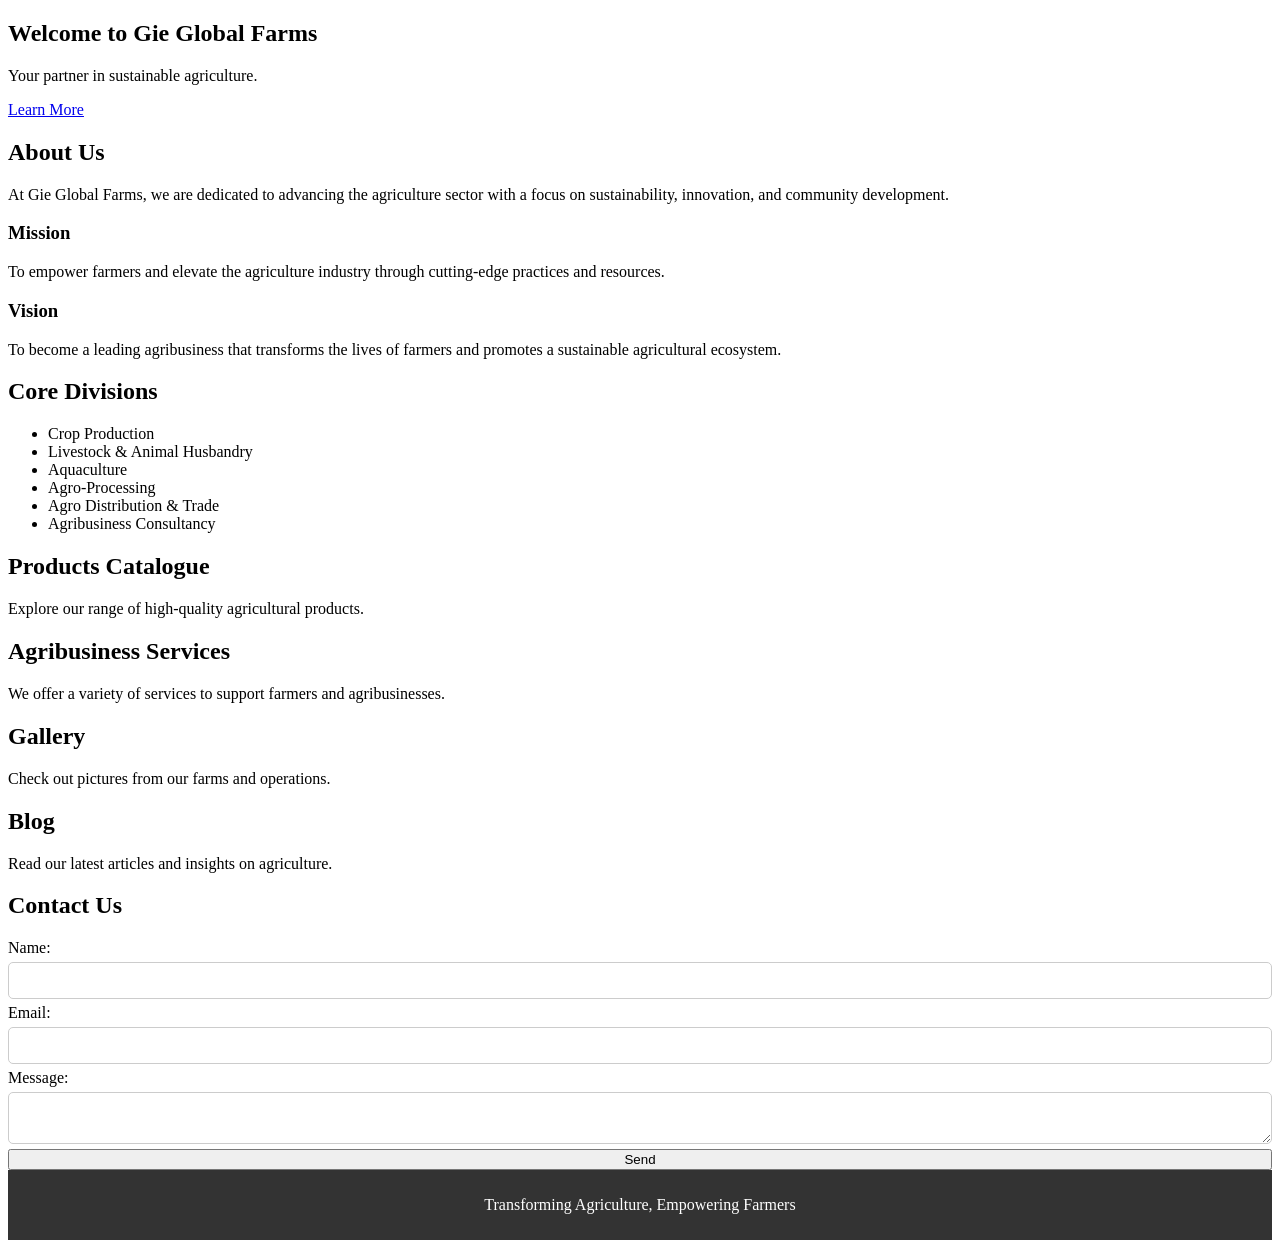
==== index.html @ 2dc1afbb "Update index.html with comprehensive content" ====
<!DOCTYPE html>
<html lang="en">
<head>
    <meta charset="UTF-8">
    <meta name="viewport" content="width=device-width, initial-scale=1.0">
    <title>Gie Global Farms</title>
    <link rel="stylesheet" href="styles.css">
</head>
<body>
    <!-- Hero Section -->
    <section id="hero">
        <h1>Welcome to Gie Global Farms</h1>
        <p>Your partner in sustainable agriculture.</p>
        <a href="#about" class="btn">Learn More</a>
    </section>

    <!-- About Us -->
    <section id="about">
        <h2>About Us</h2>
        <p>At Gie Global Farms, we are dedicated to advancing the agriculture sector with a focus on sustainability, innovation, and community development.</p>
        <h3>Mission</h3>
        <p>To empower farmers and elevate the agriculture industry through cutting-edge practices and resources.</p>
        <h3>Vision</h3>
        <p>To become a leading agribusiness that transforms the lives of farmers and promotes a sustainable agricultural ecosystem.</p>
    </section>

    <!-- Core Divisions -->
    <section id="divisions">
        <h2>Core Divisions</h2>
        <ul>
            <li>Crop Production</li>
            <li>Livestock & Animal Husbandry</li>
            <li>Aquaculture</li>
            <li>Agro-Processing</li>
            <li>Agro Distribution & Trade</li>
            <li>Agribusiness Consultancy</li>
        </ul>
    </section>

    <!-- Products Catalogue -->
    <section id="products">
        <h2>Products Catalogue</h2>
        <p>Explore our range of high-quality agricultural products.</p>
        <!-- Product items can be added here -->
    </section>

    <!-- Agribusiness Services -->
    <section id="services">
        <h2>Agribusiness Services</h2>
        <p>We offer a variety of services to support farmers and agribusinesses.</p>
        <!-- Service details can be added here -->
    </section>

    <!-- Gallery -->
    <section id="gallery">
        <h2>Gallery</h2>
        <p>Check out pictures from our farms and operations.</p>
        <!-- Images can be added here -->
    </section>

    <!-- Blog Section -->
    <section id="blog">
        <h2>Blog</h2>
        <p>Read our latest articles and insights on agriculture.</p>
        <!-- Blog posts can be listed here -->
    </section>

    <!-- Contact Form -->
    <section id="contact">
        <h2>Contact Us</h2>
        <form action="#" method="post">
            <label for="name">Name:</label>
            <input type="text" id="name" name="name" required>
            <label for="email">Email:</label>
            <input type="email" id="email" name="email" required>
            <label for="message">Message:</label>
            <textarea id="message" name="message" required></textarea>
            <button type="submit">Send</button>
        </form>
    </section>

    <!-- Footer -->
    <footer>
        <p>Transforming Agriculture, Empowering Farmers</p>
    </footer>
</body>
</html>
---- styles.css ----
/**
 * CSS Styles for Modern Layout
 */

/* Header styling */
header {
    background: linear-gradient(to right, #6a11cb, #2575fc);
    padding: 20px;
    text-align: center;
    color: white;
}

/* Navigation styling */
nav {
    display: flex;
    justify-content: space-around;
    background-color: #333;
}
nav a {
    color: white;
    text-decoration: none;
    padding: 14px 20px;
}
nav a:hover {
    background-color: #575757;
}

/* Card layout */
.card {
    border: 1px solid #ddd;
    border-radius: 5px;
    padding: 15px;
    margin: 10px;
    transition: transform 0.3s;
}
.card:hover {
    transform: scale(1.05);
}

/* Form styling */
form {
    display: flex;
    flex-direction: column;
}
form input, form textarea {
    padding: 10px;
    margin: 5px 0;
    border: 1px solid #ccc;
    border-radius: 5px;
}

/* Footer styling */
footer {
    background-color: #333;
    color: white;
    text-align: center;
    padding: 10px 0;
}

/* Animations */
@keyframes fadeIn {
    from { opacity: 0; }
    to { opacity: 1; }
}
.fade-in {
    animation: fadeIn 1s;
}
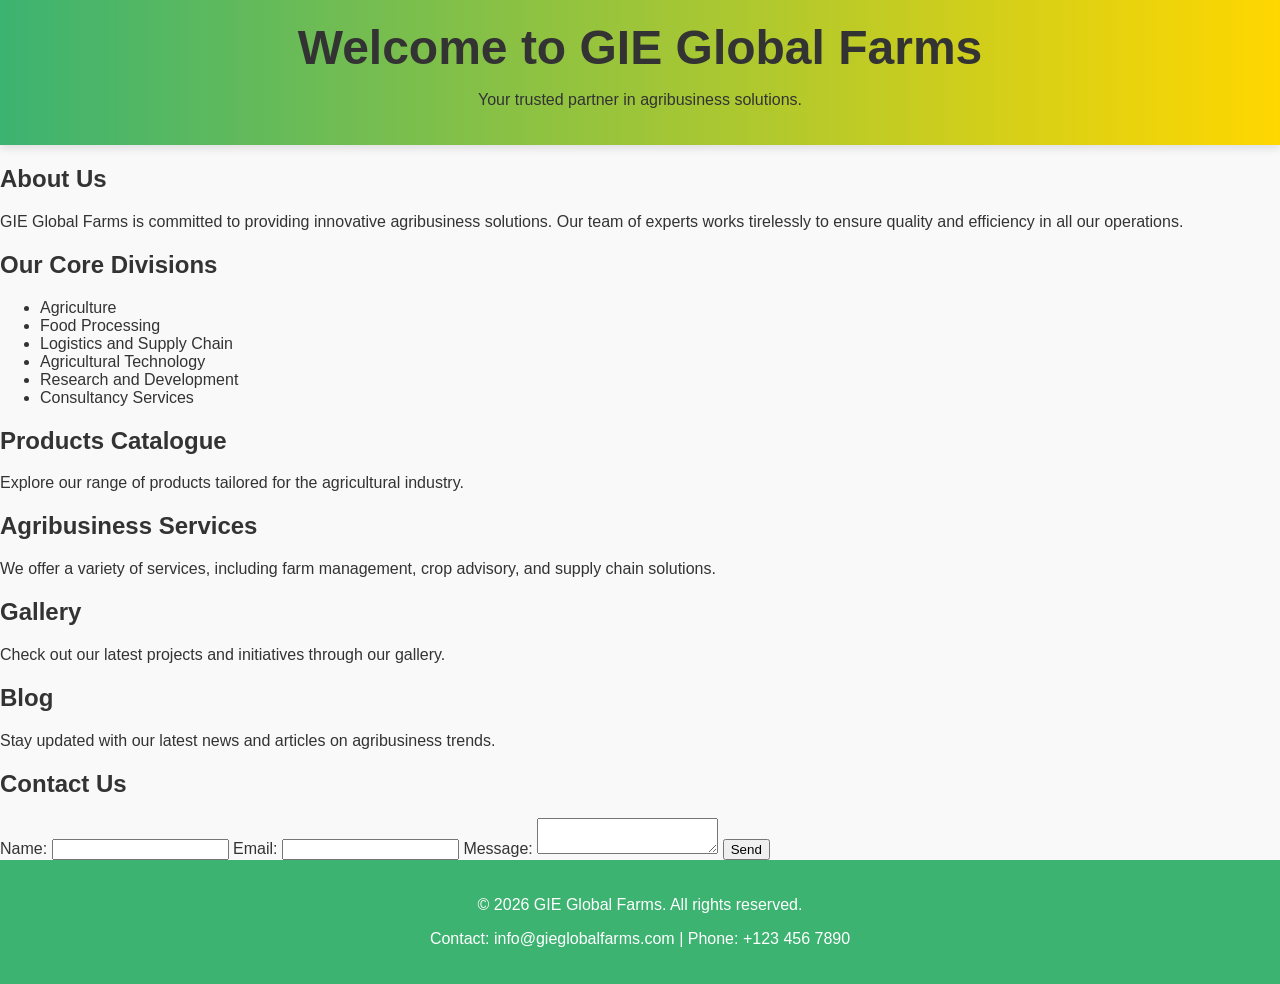
==== commit 6cd2949d: "Updating index.html with comprehensive content" ====
--- a/index.html
+++ b/index.html
@@ -3,85 +3,80 @@
 <head>
     <meta charset="UTF-8">
     <meta name="viewport" content="width=device-width, initial-scale=1.0">
-    <title>Gie Global Farms</title>
+    <title>GIE Global Farms</title>
     <link rel="stylesheet" href="styles.css">
 </head>
 <body>
     <!-- Hero Section -->
-    <section id="hero">
-        <h1>Welcome to Gie Global Farms</h1>
-        <p>Your partner in sustainable agriculture.</p>
-        <a href="#about" class="btn">Learn More</a>
-    </section>
+    <header>
+        <h1>Welcome to GIE Global Farms</h1>
+        <p>Your trusted partner in agribusiness solutions.</p>
+    </header>
 
     <!-- About Us -->
     <section id="about">
         <h2>About Us</h2>
-        <p>At Gie Global Farms, we are dedicated to advancing the agriculture sector with a focus on sustainability, innovation, and community development.</p>
-        <h3>Mission</h3>
-        <p>To empower farmers and elevate the agriculture industry through cutting-edge practices and resources.</p>
-        <h3>Vision</h3>
-        <p>To become a leading agribusiness that transforms the lives of farmers and promotes a sustainable agricultural ecosystem.</p>
+        <p>GIE Global Farms is committed to providing innovative agribusiness solutions. Our team of experts works tirelessly to ensure quality and efficiency in all our operations.</p>
     </section>
 
     <!-- Core Divisions -->
     <section id="divisions">
-        <h2>Core Divisions</h2>
+        <h2>Our Core Divisions</h2>
         <ul>
-            <li>Crop Production</li>
-            <li>Livestock & Animal Husbandry</li>
-            <li>Aquaculture</li>
-            <li>Agro-Processing</li>
-            <li>Agro Distribution & Trade</li>
-            <li>Agribusiness Consultancy</li>
+            <li>Agriculture</li>
+            <li>Food Processing</li>
+            <li>Logistics and Supply Chain</li>
+            <li>Agricultural Technology</li>
+            <li>Research and Development</li>
+            <li>Consultancy Services</li>
         </ul>
     </section>
 
     <!-- Products Catalogue -->
     <section id="products">
         <h2>Products Catalogue</h2>
-        <p>Explore our range of high-quality agricultural products.</p>
-        <!-- Product items can be added here -->
+        <p>Explore our range of products tailored for the agricultural industry.</p>
     </section>
 
     <!-- Agribusiness Services -->
     <section id="services">
         <h2>Agribusiness Services</h2>
-        <p>We offer a variety of services to support farmers and agribusinesses.</p>
-        <!-- Service details can be added here -->
+        <p>We offer a variety of services, including farm management, crop advisory, and supply chain solutions.</p>
     </section>
 
     <!-- Gallery -->
     <section id="gallery">
         <h2>Gallery</h2>
-        <p>Check out pictures from our farms and operations.</p>
-        <!-- Images can be added here -->
+        <p>Check out our latest projects and initiatives through our gallery.</p>
     </section>
 
     <!-- Blog Section -->
     <section id="blog">
         <h2>Blog</h2>
-        <p>Read our latest articles and insights on agriculture.</p>
-        <!-- Blog posts can be listed here -->
+        <p>Stay updated with our latest news and articles on agribusiness trends.</p>
     </section>
 
     <!-- Contact Form -->
     <section id="contact">
         <h2>Contact Us</h2>
-        <form action="#" method="post">
+        <form action="submit_form.php" method="POST">
             <label for="name">Name:</label>
             <input type="text" id="name" name="name" required>
+            
             <label for="email">Email:</label>
             <input type="email" id="email" name="email" required>
+            
             <label for="message">Message:</label>
             <textarea id="message" name="message" required></textarea>
+            
             <button type="submit">Send</button>
         </form>
     </section>
 
     <!-- Footer -->
     <footer>
-        <p>Transforming Agriculture, Empowering Farmers</p>
+        <p>&copy; 2026 GIE Global Farms. All rights reserved.</p>
+        <p>Contact: info@gieglobalfarms.com | Phone: +123 456 7890</p>
     </footer>
 </body>
 </html>
--- a/styles.css
+++ b/styles.css
@@ -1,67 +1,75 @@
-/**
- * CSS Styles for Modern Layout
- */
+:root {
+    --primary-color: #3CB371; /* Medium Sea Green */
+    --secondary-color: #FFD700; /* Gold */
+    --background-color: #f9f9f9; /* Light background */
+    --text-color: #333; /* Dark text */
+}
 
-/* Header styling */
+body {
+    font-family: 'Arial', sans-serif;
+    background-color: var(--background-color);
+    color: var(--text-color);
+    margin: 0;
+    padding: 0;
+    transition: background-color 0.5s;
+}
+
 header {
-    background: linear-gradient(to right, #6a11cb, #2575fc);
+    background: linear-gradient(90deg, var(--primary-color), var(--secondary-color));
     padding: 20px;
     text-align: center;
+    box-shadow: 0 4px 8px rgba(0, 0, 0, 0.1);
+}
+
+header h1 {
+    font-size: 3em;
+    margin: 0;
+}
+
+.card {
+    background-color: white;
+    border-radius: 10px;
+    box-shadow: 0 2px 4px rgba(0, 0, 0, 0.2);
+    overflow: hidden;
+    transition: transform 0.3s;
+}
+
+.card:hover {
+    transform: translateY(-5px);
+}
+
+.card img {
+    width: 100%;
+    height: auto;
+}
+
+.card-content {
+    padding: 20px;
+}
+
+.card-title {
+    font-size: 1.5em;
+    color: var(--primary-color);
+    margin-bottom: 10px;
+}
+
+.card-description {
+    font-size: 1em;
+    color: var(--text-color);
+}
+
+footer {
+    text-align: center;
+    padding: 20px;
+    background-color: var(--primary-color);
     color: white;
 }
 
-/* Navigation styling */
-nav {
-    display: flex;
-    justify-content: space-around;
-    background-color: #333;
-}
-nav a {
-    color: white;
-    text-decoration: none;
-    padding: 14px 20px;
-}
-nav a:hover {
-    background-color: #575757;
-}
-
-/* Card layout */
-.card {
-    border: 1px solid #ddd;
-    border-radius: 5px;
-    padding: 15px;
-    margin: 10px;
-    transition: transform 0.3s;
-}
-.card:hover {
-    transform: scale(1.05);
-}
-
-/* Form styling */
-form {
-    display: flex;
-    flex-direction: column;
-}
-form input, form textarea {
-    padding: 10px;
-    margin: 5px 0;
-    border: 1px solid #ccc;
-    border-radius: 5px;
-}
-
-/* Footer styling */
-footer {
-    background-color: #333;
-    color: white;
-    text-align: center;
-    padding: 10px 0;
-}
-
-/* Animations */
-@keyframes fadeIn {
-    from { opacity: 0; }
-    to { opacity: 1; }
-}
-.fade-in {
-    animation: fadeIn 1s;
+@media (max-width: 768px) {
+    header h1 {
+        font-size: 2.5em;
+    }
+    .card {
+        margin: 10px;
+    }
 }
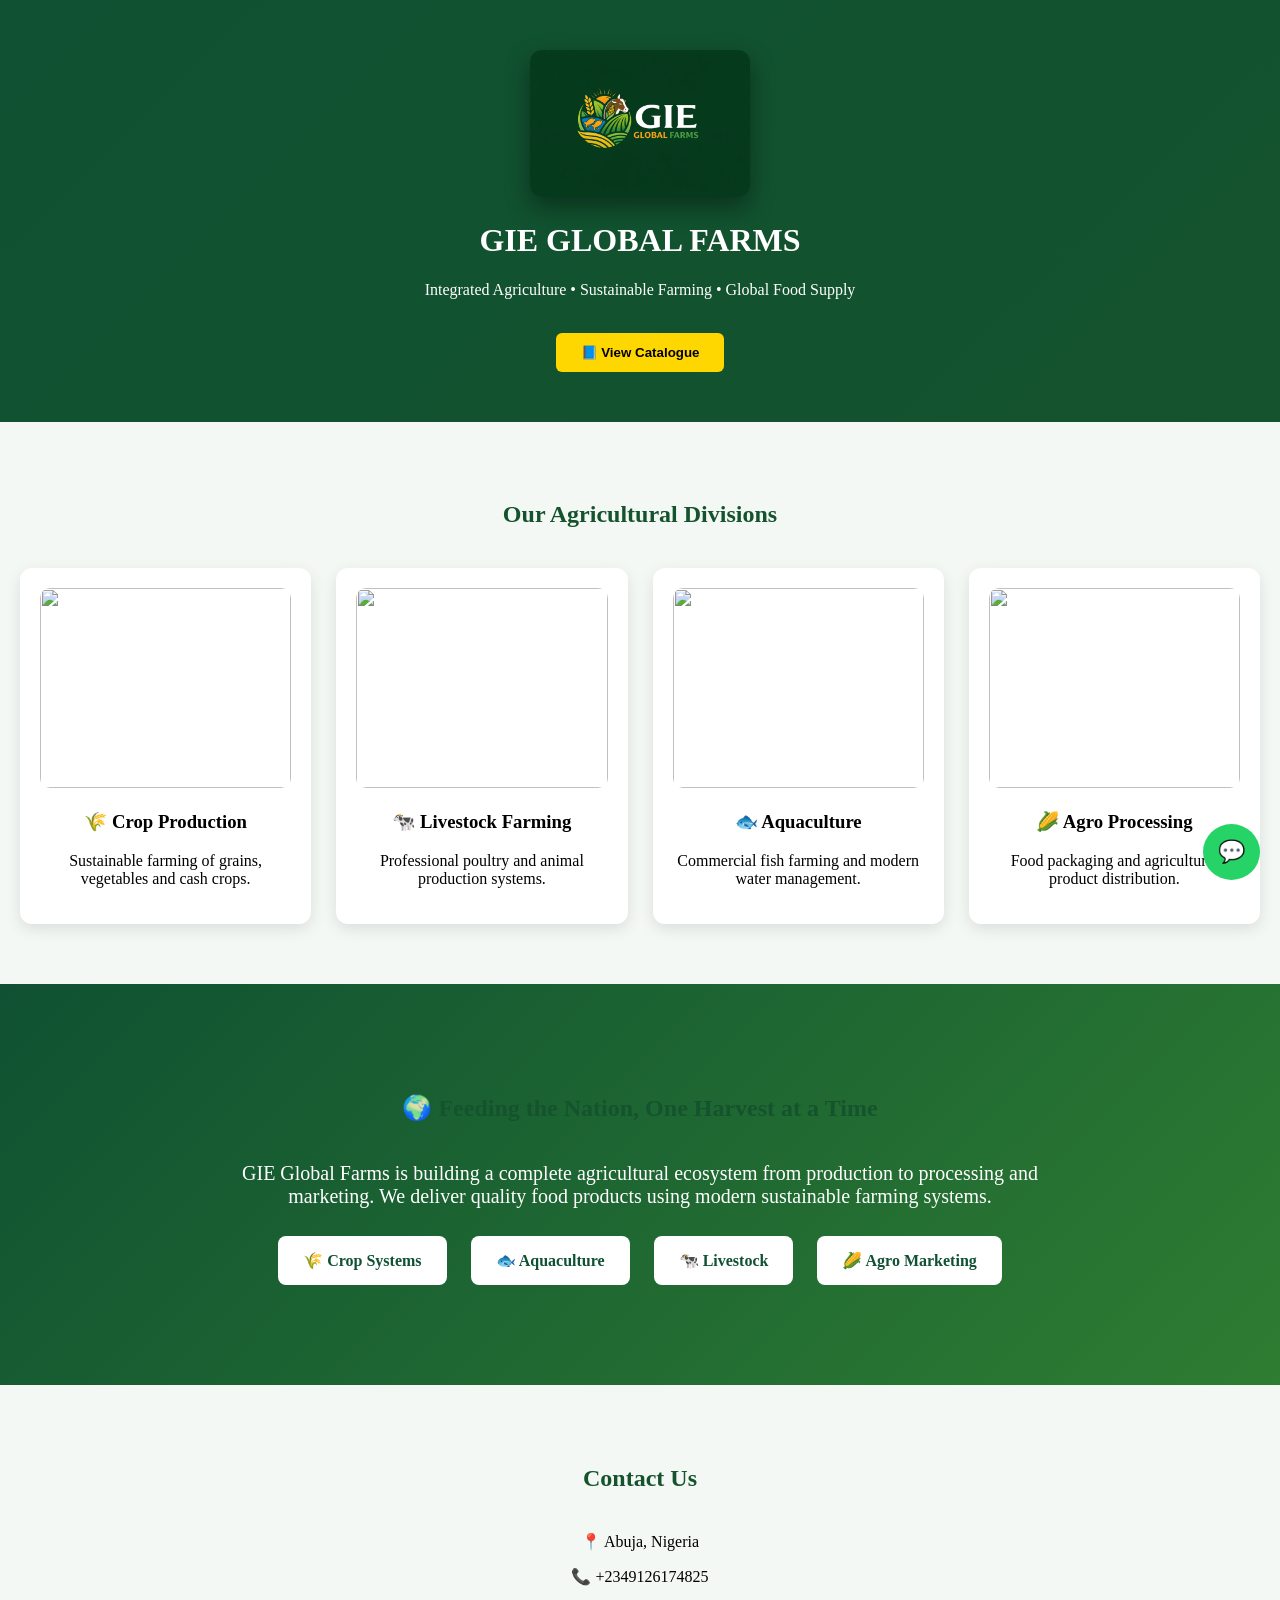
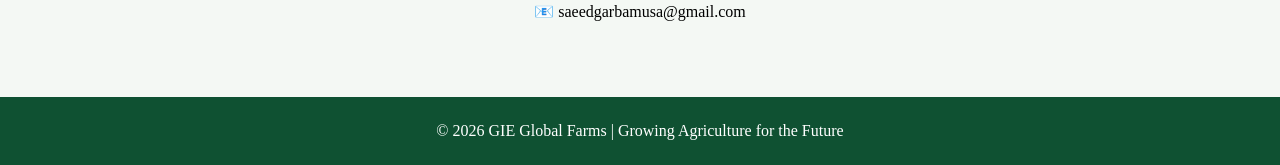
==== commit 3f3845c0: "index.html" ====
--- a/index.html
+++ b/index.html
@@ -1,82 +1,187 @@
 <!DOCTYPE html>
 <html lang="en">
 <head>
-    <meta charset="UTF-8">
-    <meta name="viewport" content="width=device-width, initial-scale=1.0">
-    <title>GIE Global Farms</title>
-    <link rel="stylesheet" href="styles.css">
+<meta charset="UTF-8">
+<meta name="viewport" content="width=device-width, initial-scale=1.0">
+<title>GIE Global Farms</title>
+
+<style>
+body{
+margin:0;
+font-family:Segoe UI;
+background:#f4f8f4;
+}
+
+/* HEADER */
+header{
+background:linear-gradient(135deg,#0f5132,#14532d);
+text-align:center;
+padding:50px 20px;
+color:white;
+}
+
+header img{
+width:220px;
+max-width:90%;
+border-radius:12px;
+box-shadow:0 10px 25px rgba(0,0,0,0.4);
+}
+
+/* SECTIONS */
+section{
+padding:60px 20px;
+text-align:center;
+}
+
+h2{
+color:#14532d;
+margin-bottom:40px;
+}
+
+/* GRID */
+.grid{
+display:grid;
+grid-template-columns:repeat(auto-fit,minmax(250px,1fr));
+gap:25px;
+}
+
+.card,.product{
+background:white;
+padding:20px;
+border-radius:12px;
+box-shadow:0 5px 15px rgba(0,0,0,0.1);
+}
+
+.card img,.product img{
+width:100%;
+height:200px;
+object-fit:cover;
+border-radius:10px;
+}
+
+/* ADVERT */
+.advert{
+background:linear-gradient(135deg,#0f5132,#2e7d32);
+color:white;
+padding:90px 20px;
+}
+
+.highlight{
+display:inline-block;
+background:white;
+color:#0f5132;
+padding:15px 25px;
+margin:10px;
+border-radius:8px;
+font-weight:bold;
+}
+
+/* FOOTER */
+footer{
+background:#0f5132;
+color:white;
+text-align:center;
+padding:25px;
+}
+
+/* WHATSAPP FLOAT */
+.whatsapp{
+position:fixed;
+bottom:20px;
+right:20px;
+background:#25D366;
+color:white;
+padding:15px;
+border-radius:50%;
+font-size:22px;
+text-decoration:none;
+}
+</style>
 </head>
+
 <body>
-    <!-- Hero Section -->
-    <header>
-        <h1>Welcome to GIE Global Farms</h1>
-        <p>Your trusted partner in agribusiness solutions.</p>
-    </header>
 
-    <!-- About Us -->
-    <section id="about">
-        <h2>About Us</h2>
-        <p>GIE Global Farms is committed to providing innovative agribusiness solutions. Our team of experts works tirelessly to ensure quality and efficiency in all our operations.</p>
-    </section>
+<header>
+<img src="logo.jpg">
+<h1>GIE GLOBAL FARMS</h1>
+<p>Integrated Agriculture • Sustainable Farming • Global Food Supply</p>
 
-    <!-- Core Divisions -->
-    <section id="divisions">
-        <h2>Our Core Divisions</h2>
-        <ul>
-            <li>Agriculture</li>
-            <li>Food Processing</li>
-            <li>Logistics and Supply Chain</li>
-            <li>Agricultural Technology</li>
-            <li>Research and Development</li>
-            <li>Consultancy Services</li>
-        </ul>
-    </section>
+<br>
 
-    <!-- Products Catalogue -->
-    <section id="products">
-        <h2>Products Catalogue</h2>
-        <p>Explore our range of products tailored for the agricultural industry.</p>
-    </section>
+<a href="https://wa.me/c/2349032599235">
+<button style="padding:12px 25px;background:#ffd700;border:none;border-radius:6px;font-weight:bold;">
+📘 View Catalogue
+</button>
+</a>
+</header>
 
-    <!-- Agribusiness Services -->
-    <section id="services">
-        <h2>Agribusiness Services</h2>
-        <p>We offer a variety of services, including farm management, crop advisory, and supply chain solutions.</p>
-    </section>
+<section>
+<h2>Our Agricultural Divisions</h2>
 
-    <!-- Gallery -->
-    <section id="gallery">
-        <h2>Gallery</h2>
-        <p>Check out our latest projects and initiatives through our gallery.</p>
-    </section>
+<div class="grid">
 
-    <!-- Blog Section -->
-    <section id="blog">
-        <h2>Blog</h2>
-        <p>Stay updated with our latest news and articles on agribusiness trends.</p>
-    </section>
+<div class="card">
+<img src="https://images.unsplash.com/photo-1501004318641-b39e6451bec6">
+<h3>🌾 Crop Production</h3>
+<p>Sustainable farming of grains, vegetables and cash crops.</p>
+</div>
 
-    <!-- Contact Form -->
-    <section id="contact">
-        <h2>Contact Us</h2>
-        <form action="submit_form.php" method="POST">
-            <label for="name">Name:</label>
-            <input type="text" id="name" name="name" required>
-            
-            <label for="email">Email:</label>
-            <input type="email" id="email" name="email" required>
-            
-            <label for="message">Message:</label>
-            <textarea id="message" name="message" required></textarea>
-            
-            <button type="submit">Send</button>
-        </form>
-    </section>
+<div class="card">
+<img src="https://images.unsplash.com/photo-1500595046743-cd271d694d30">
+<h3>🐄 Livestock Farming</h3>
+<p>Professional poultry and animal production systems.</p>
+</div>
 
-    <!-- Footer -->
-    <footer>
-        <p>&copy; 2026 GIE Global Farms. All rights reserved.</p>
-        <p>Contact: info@gieglobalfarms.com | Phone: +123 456 7890</p>
-    </footer>
+<div class="card">
+<img src="https://images.unsplash.com/photo-1581090700227-1e8d75b1a5b1">
+<h3>🐟 Aquaculture</h3>
+<p>Commercial fish farming and modern water management.</p>
+</div>
+
+<div class="card">
+<img src="https://images.unsplash.com/photo-1600891964599-f61ba0e24092">
+<h3>🌽 Agro Processing</h3>
+<p>Food packaging and agricultural product distribution.</p>
+</div>
+
+</div>
+</section>
+
+<section class="advert">
+
+<h2>🌍 Feeding the Nation, One Harvest at a Time</h2>
+
+<p style="max-width:800px;margin:auto;font-size:20px;">
+GIE Global Farms is building a complete agricultural ecosystem from production to processing and marketing.
+We deliver quality food products using modern sustainable farming systems.
+</p>
+
+<br>
+
+<div>
+<span class="highlight">🌾 Crop Systems</span>
+<span class="highlight">🐟 Aquaculture</span>
+<span class="highlight">🐄 Livestock</span>
+<span class="highlight">🌽 Agro Marketing</span>
+</div>
+
+</section>
+
+<section id="contact">
+
+<h2>Contact Us</h2>
+
+<p>📍 Abuja, Nigeria</p>
+<p>📞 +2349126174825</p>
+<p>📧 saeedgarbamusa@gmail.com</p>
+
+</section>
+
+<footer>
+© 2026 GIE Global Farms | Growing Agriculture for the Future
+</footer>
+
+<a href="https://wa.me/2349032599235" class="whatsapp">💬</a>
+
 </body>
-</html>+</html>
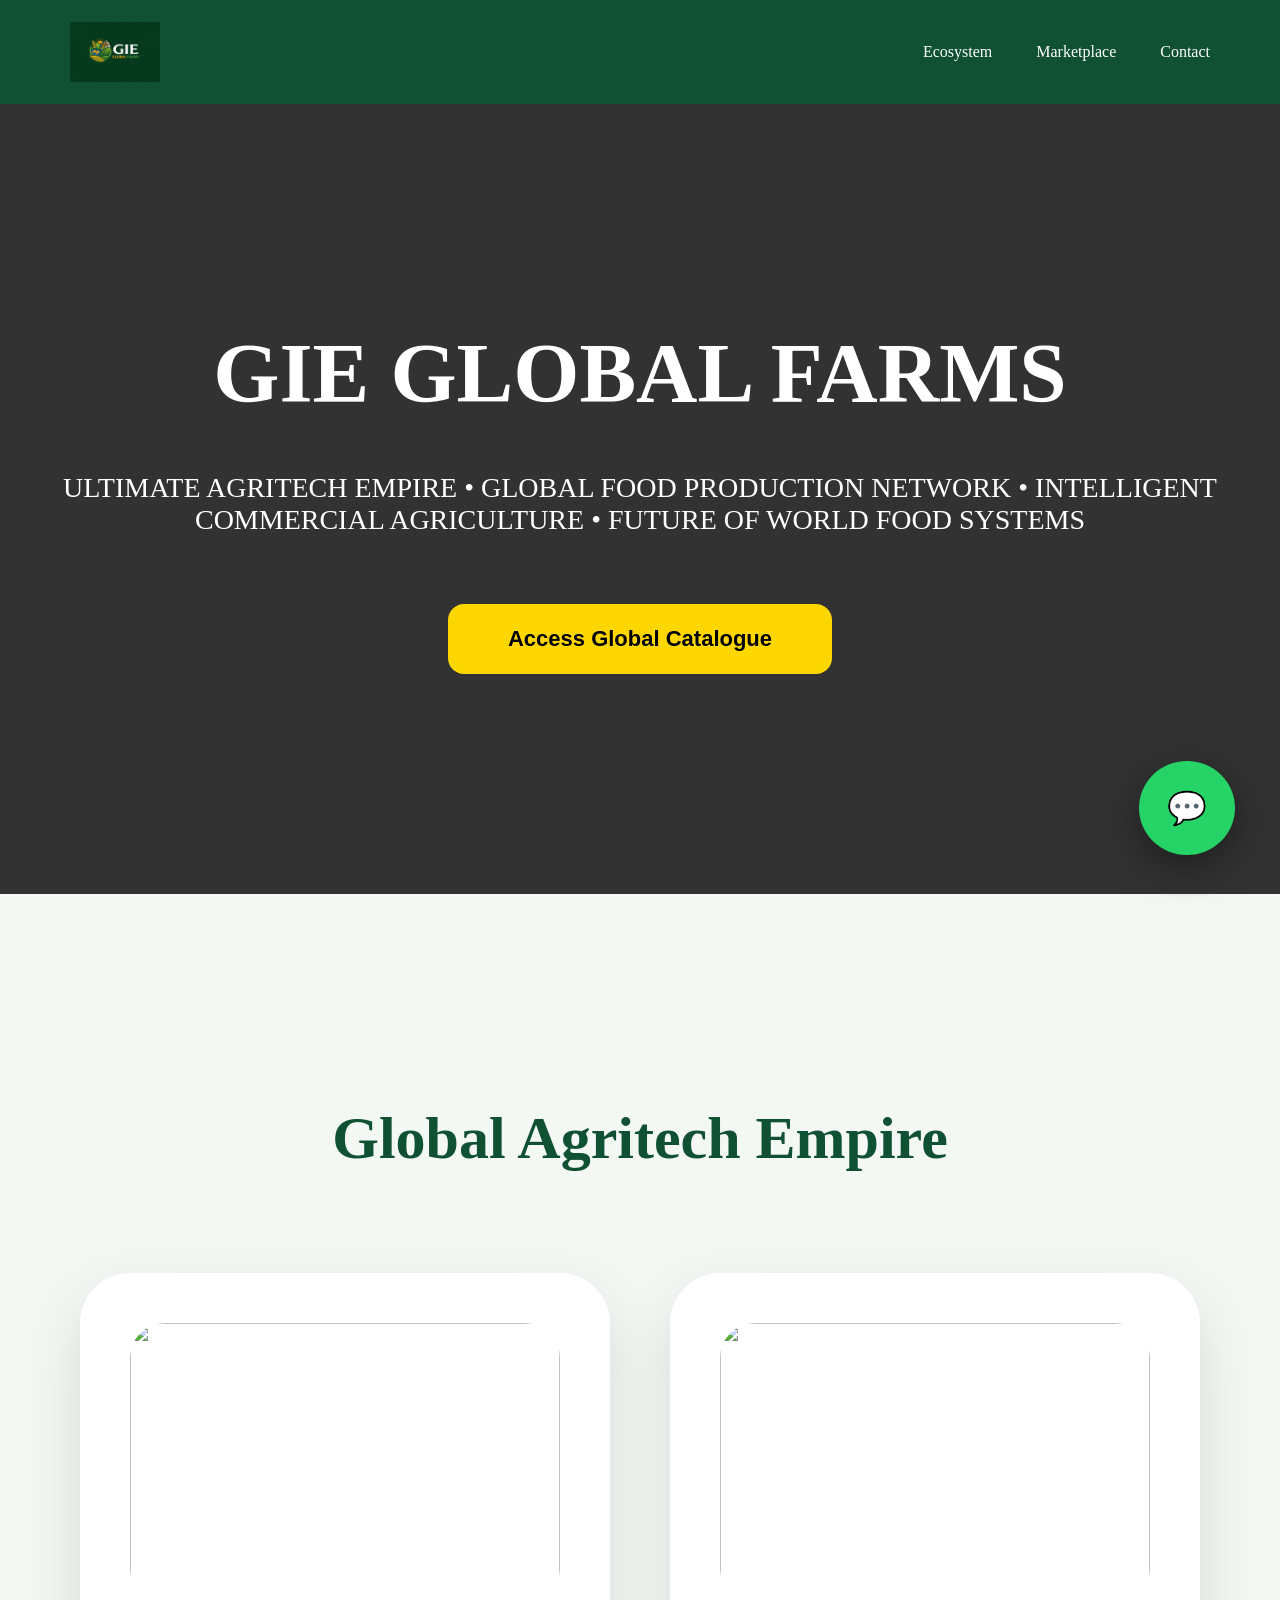
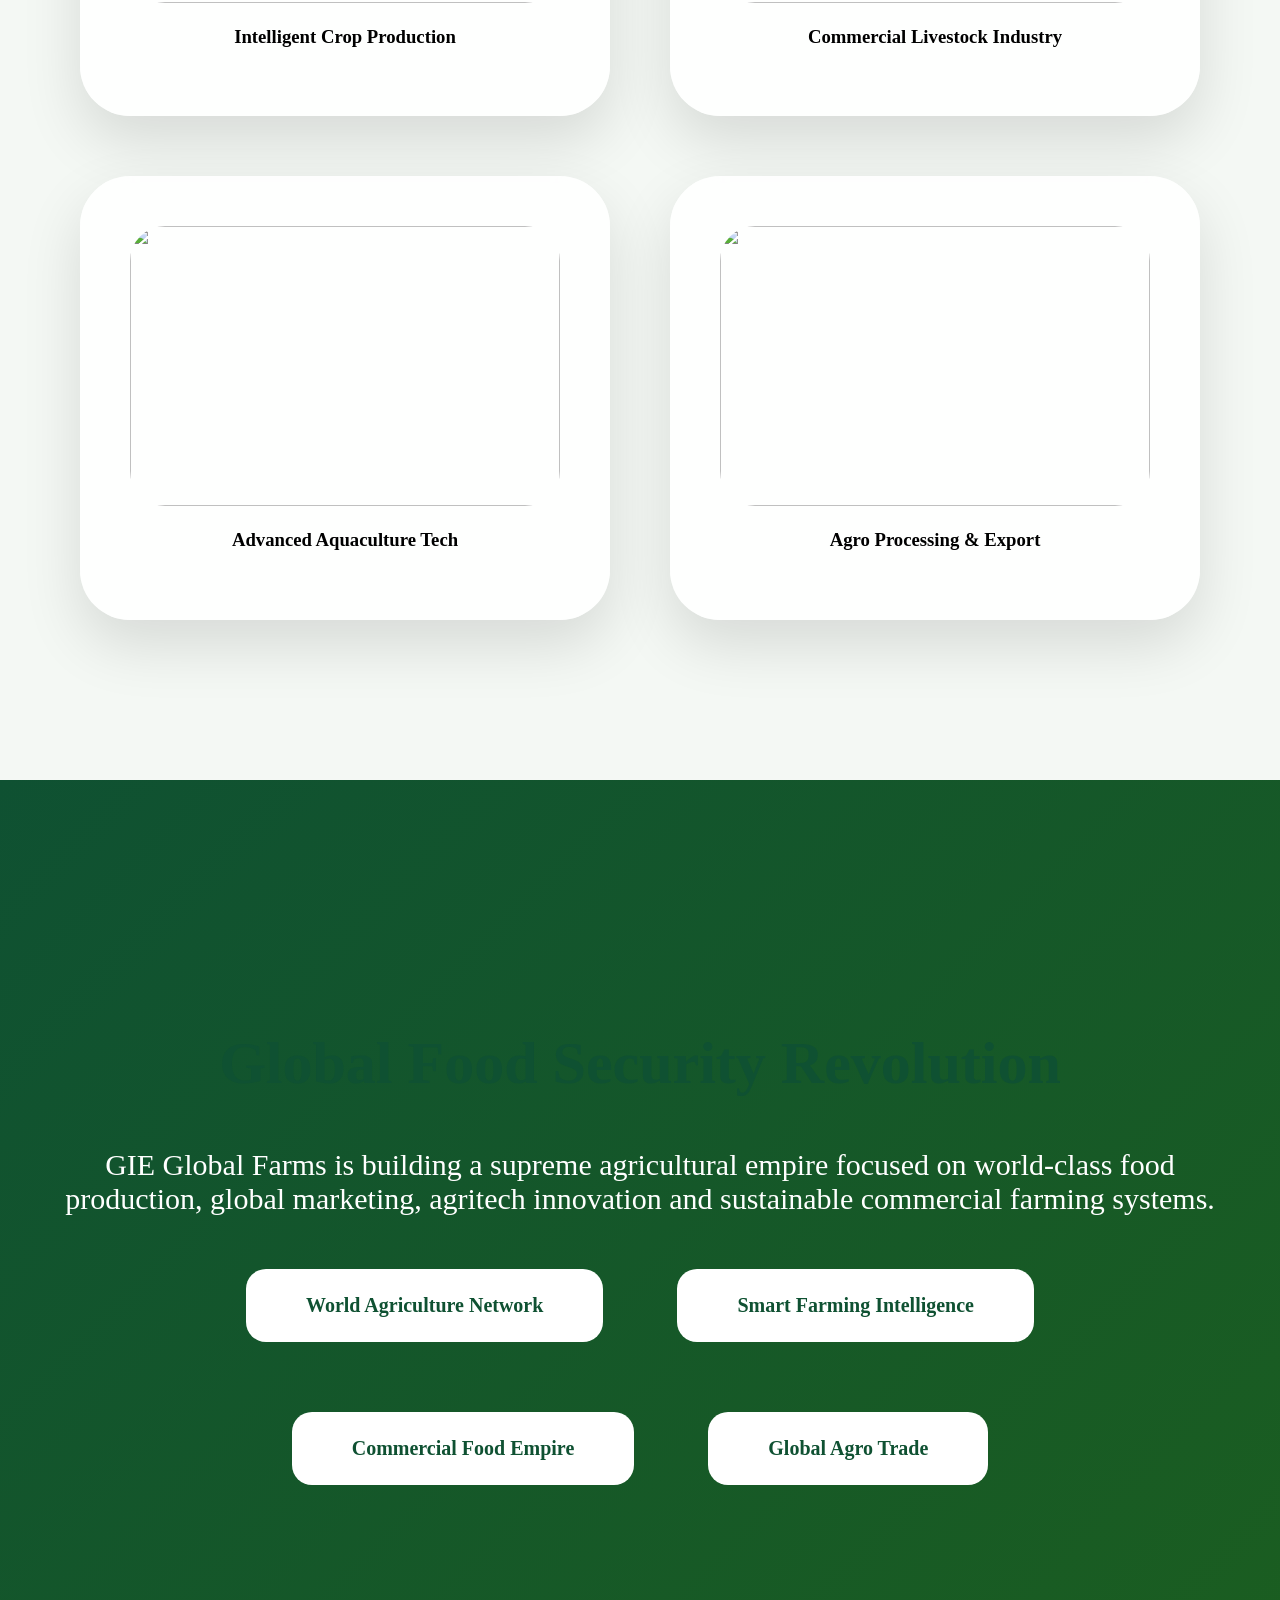
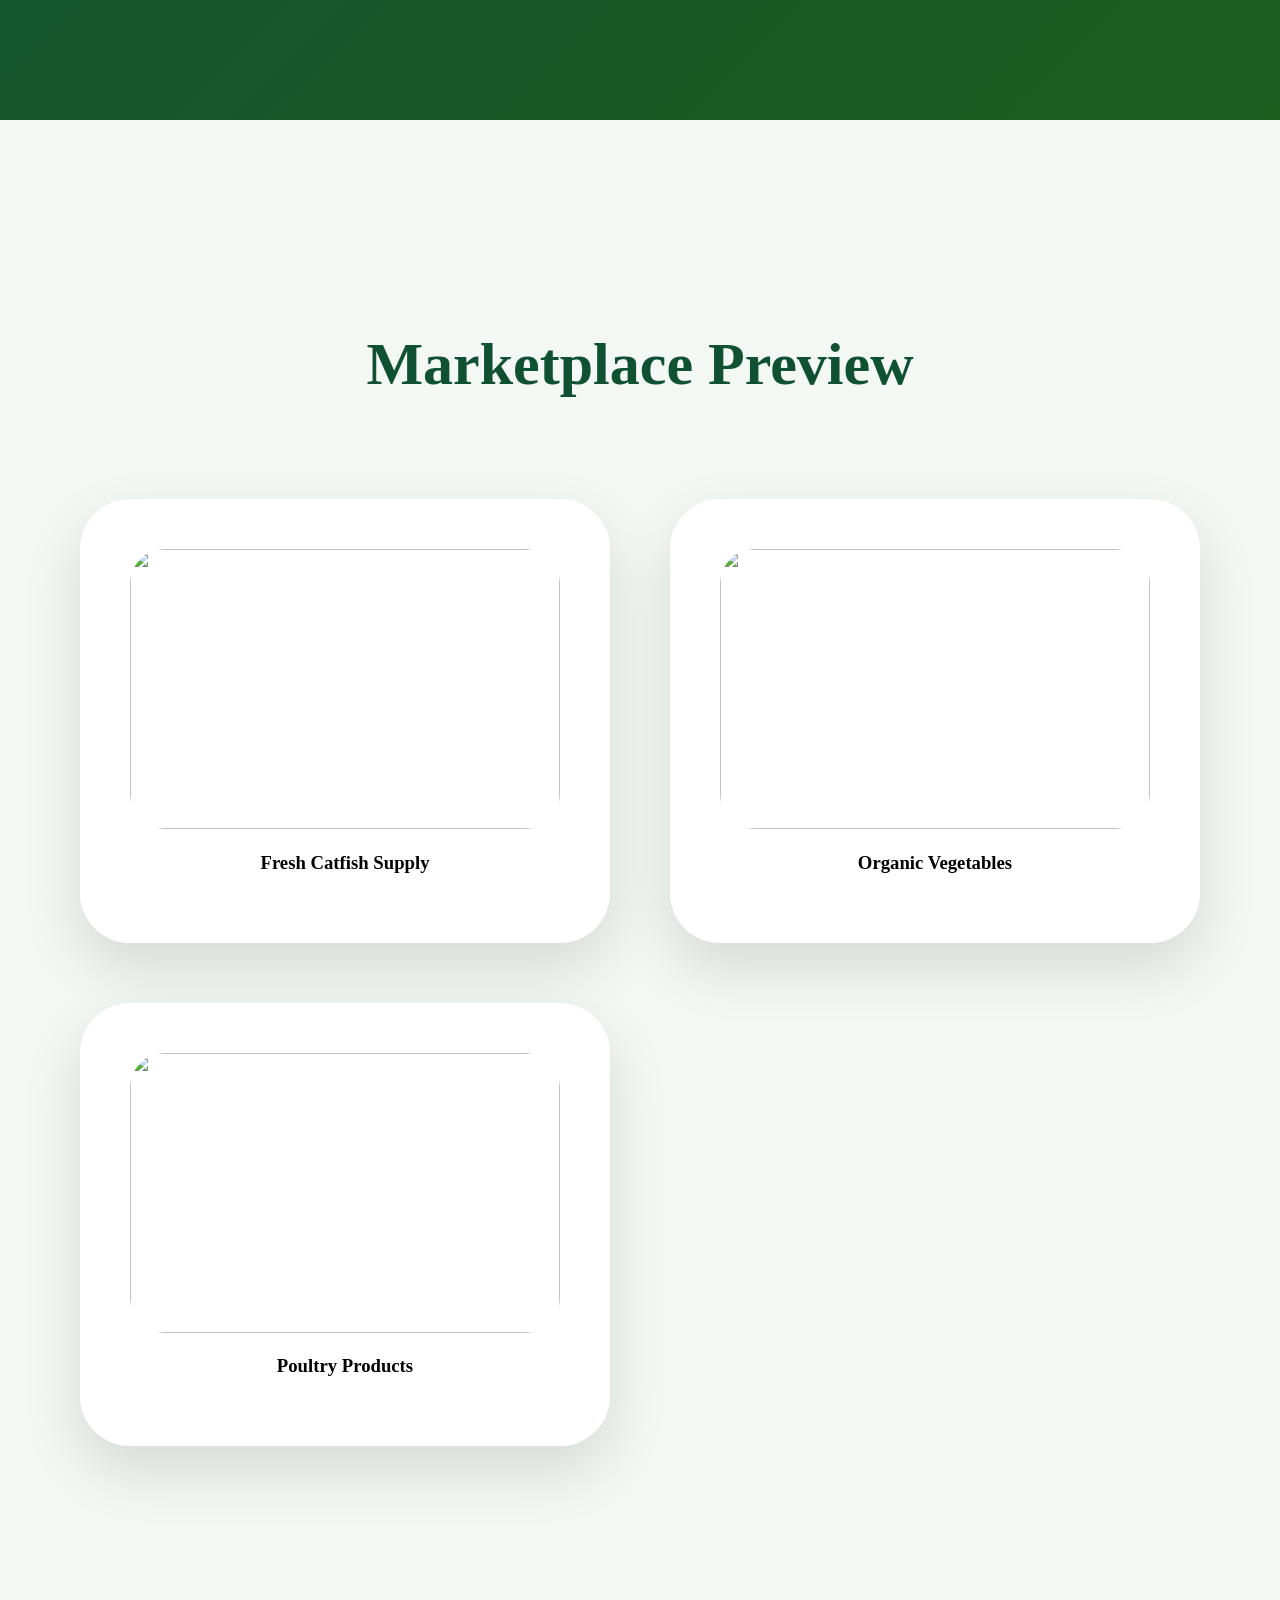
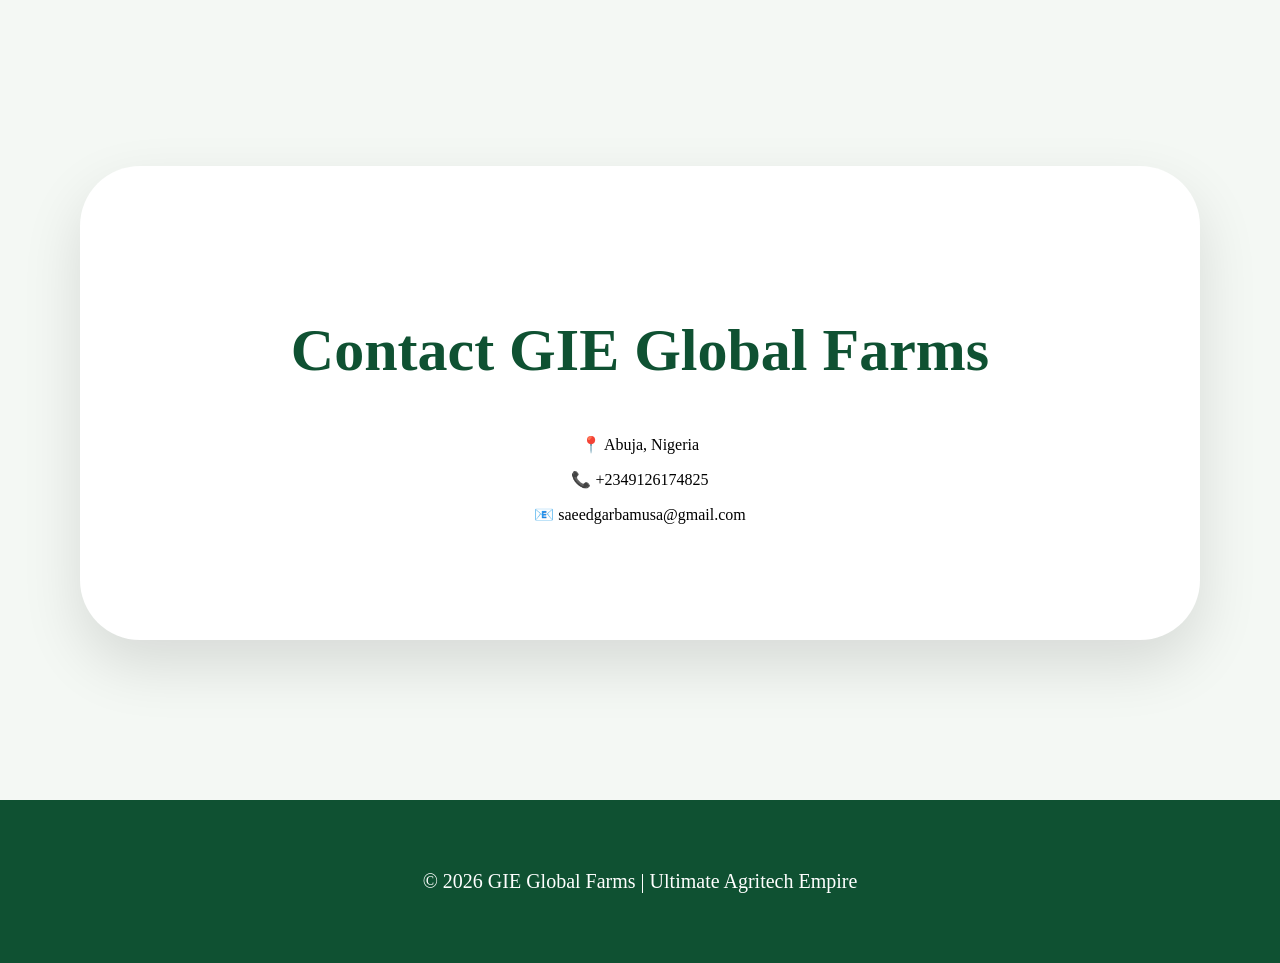
==== commit 7e2f736c: "index.html" ====
--- a/index.html
+++ b/index.html
@@ -3,145 +3,223 @@
 <head>
 <meta charset="UTF-8">
 <meta name="viewport" content="width=device-width, initial-scale=1.0">
-<title>GIE Global Farms</title>
+<title>GIE Global Farms | Ultimate Agritech Empire</title>
 
 <style>
+
+/* GLOBAL */
+
 body{
 margin:0;
 font-family:Segoe UI;
 background:#f4f8f4;
 }
 
-/* HEADER */
-header{
-background:linear-gradient(135deg,#0f5132,#14532d);
+/* NAVIGATION */
+
+nav{
+display:flex;
+justify-content:space-between;
+align-items:center;
+padding:22px 70px;
+background:#0f5132;
+color:white;
+position:sticky;
+top:0;
+z-index:1000;
+}
+
+nav img{
+width:90px;
+}
+
+/* HERO */
+
+.hero{
+background:linear-gradient(rgba(0,0,0,0.8),rgba(0,0,0,0.8)),
+url("https://images.unsplash.com/photo-1500937386664-56d1dfef3854");
+background-size:cover;
+padding:220px 40px;
 text-align:center;
-padding:50px 20px;
-color:white;
-}
-
-header img{
-width:220px;
-max-width:90%;
-border-radius:12px;
-box-shadow:0 10px 25px rgba(0,0,0,0.4);
+color:white;
+}
+
+.hero h1{
+font-size:85px;
+margin:0;
+}
+
+.hero p{
+max-width:1200px;
+margin:50px auto;
+font-size:28px;
+}
+
+/* BUTTON */
+
+.btn{
+background:#ffd700;
+padding:22px 60px;
+border:none;
+border-radius:16px;
+font-size:22px;
+font-weight:bold;
+cursor:pointer;
 }
 
 /* SECTIONS */
+
 section{
-padding:60px 20px;
+padding:160px 80px;
 text-align:center;
 }
 
 h2{
-color:#14532d;
-margin-bottom:40px;
+color:#0f5132;
+font-size:60px;
 }
 
 /* GRID */
+
 .grid{
 display:grid;
-grid-template-columns:repeat(auto-fit,minmax(250px,1fr));
-gap:25px;
-}
-
-.card,.product{
-background:white;
-padding:20px;
-border-radius:12px;
-box-shadow:0 5px 15px rgba(0,0,0,0.1);
-}
-
-.card img,.product img{
+grid-template-columns:repeat(auto-fit,minmax(340px,1fr));
+gap:60px;
+margin-top:100px;
+}
+
+/* ULTRA PREMIUM CARD */
+
+.card{
+background:rgba(255,255,255,0.9);
+backdrop-filter:blur(25px);
+padding:50px;
+border-radius:50px;
+box-shadow:0 25px 60px rgba(0,0,0,0.12);
+transition:0.7s;
+}
+
+.card:hover{
+transform:translateY(-25px) scale(1.05);
+}
+
+.card img{
 width:100%;
-height:200px;
+height:280px;
 object-fit:cover;
-border-radius:10px;
+border-radius:35px;
 }
 
 /* ADVERT */
+
 .advert{
-background:linear-gradient(135deg,#0f5132,#2e7d32);
-color:white;
-padding:90px 20px;
+background:linear-gradient(135deg,#0f5132,#1b5e20);
+color:white;
+padding:200px 60px;
 }
 
 .highlight{
-display:inline-block;
 background:white;
 color:#0f5132;
-padding:15px 25px;
-margin:10px;
-border-radius:8px;
+padding:25px 60px;
+margin:35px;
+display:inline-block;
+border-radius:20px;
 font-weight:bold;
+font-size:20px;
+}
+
+/* CONTACT */
+
+.contact-box{
+background:white;
+padding:100px;
+border-radius:60px;
+max-width:1000px;
+margin:auto;
+box-shadow:0 25px 60px rgba(0,0,0,0.12);
+}
+
+/* WHATSAPP FLOAT */
+
+.whatsapp{
+position:fixed;
+bottom:45px;
+right:45px;
+background:#25D366;
+color:white;
+padding:28px;
+border-radius:50%;
+font-size:32px;
+text-decoration:none;
+box-shadow:0 12px 40px rgba(0,0,0,0.4);
 }
 
 /* FOOTER */
+
 footer{
 background:#0f5132;
 color:white;
+padding:70px;
 text-align:center;
-padding:25px;
-}
-
-/* WHATSAPP FLOAT */
-.whatsapp{
-position:fixed;
-bottom:20px;
-right:20px;
-background:#25D366;
-color:white;
-padding:15px;
-border-radius:50%;
-font-size:22px;
-text-decoration:none;
-}
+font-size:20px;
+}
+
 </style>
 </head>
 
 <body>
 
-<header>
+<nav>
 <img src="logo.jpg">
+
+<div>
+<a href="#ecosystem" style="color:white;margin-left:40px;text-decoration:none;">Ecosystem</a>
+<a href="#market" style="color:white;margin-left:40px;text-decoration:none;">Marketplace</a>
+<a href="#contact" style="color:white;margin-left:40px;text-decoration:none;">Contact</a>
+</div>
+</nav>
+
+<section class="hero">
+
 <h1>GIE GLOBAL FARMS</h1>
-<p>Integrated Agriculture • Sustainable Farming • Global Food Supply</p>
+
+<p>
+ULTIMATE AGRITECH EMPIRE • GLOBAL FOOD PRODUCTION NETWORK • INTELLIGENT COMMERCIAL AGRICULTURE • FUTURE OF WORLD FOOD SYSTEMS
+</p>
 
 <br>
 
 <a href="https://wa.me/c/2349032599235">
-<button style="padding:12px 25px;background:#ffd700;border:none;border-radius:6px;font-weight:bold;">
-📘 View Catalogue
-</button>
+<button class="btn">Access Global Catalogue</button>
 </a>
-</header>
-
-<section>
-<h2>Our Agricultural Divisions</h2>
+
+</section>
+
+<section id="ecosystem">
+
+<h2>Global Agritech Empire</h2>
 
 <div class="grid">
 
 <div class="card">
 <img src="https://images.unsplash.com/photo-1501004318641-b39e6451bec6">
-<h3>🌾 Crop Production</h3>
-<p>Sustainable farming of grains, vegetables and cash crops.</p>
+<h3>Intelligent Crop Production</h3>
 </div>
 
 <div class="card">
 <img src="https://images.unsplash.com/photo-1500595046743-cd271d694d30">
-<h3>🐄 Livestock Farming</h3>
-<p>Professional poultry and animal production systems.</p>
+<h3>Commercial Livestock Industry</h3>
 </div>
 
 <div class="card">
 <img src="https://images.unsplash.com/photo-1581090700227-1e8d75b1a5b1">
-<h3>🐟 Aquaculture</h3>
-<p>Commercial fish farming and modern water management.</p>
+<h3>Advanced Aquaculture Tech</h3>
 </div>
 
 <div class="card">
 <img src="https://images.unsplash.com/photo-1600891964599-f61ba0e24092">
-<h3>🌽 Agro Processing</h3>
-<p>Food packaging and agricultural product distribution.</p>
+<h3>Agro Processing & Export</h3>
 </div>
 
 </div>
@@ -149,39 +227,65 @@
 
 <section class="advert">
 
-<h2>🌍 Feeding the Nation, One Harvest at a Time</h2>
-
-<p style="max-width:800px;margin:auto;font-size:20px;">
-GIE Global Farms is building a complete agricultural ecosystem from production to processing and marketing.
-We deliver quality food products using modern sustainable farming systems.
+<h2>Global Food Security Revolution</h2>
+
+<p style="max-width:1200px;margin:auto;font-size:30px;">
+GIE Global Farms is building a supreme agricultural empire focused on world-class food production,
+global marketing, agritech innovation and sustainable commercial farming systems.
 </p>
 
 <br>
 
-<div>
-<span class="highlight">🌾 Crop Systems</span>
-<span class="highlight">🐟 Aquaculture</span>
-<span class="highlight">🐄 Livestock</span>
-<span class="highlight">🌽 Agro Marketing</span>
-</div>
-
+<span class="highlight">World Agriculture Network</span>
+<span class="highlight">Smart Farming Intelligence</span>
+<span class="highlight">Commercial Food Empire</span>
+<span class="highlight">Global Agro Trade</span>
+
+</section>
+
+<section id="market">
+
+<h2>Marketplace Preview</h2>
+
+<div class="grid">
+
+<div class="card">
+<img src="https://images.unsplash.com/photo-1603048297172-c92544798d5a">
+<h3>Fresh Catfish Supply</h3>
+</div>
+
+<div class="card">
+<img src="https://images.unsplash.com/photo-1574323347407-f5e1ad6d020b">
+<h3>Organic Vegetables</h3>
+</div>
+
+<div class="card">
+<img src="https://images.unsplash.com/photo-1582515073490-dc28b9c3d66d">
+<h3>Poultry Products</h3>
+</div>
+
+</div>
 </section>
 
 <section id="contact">
 
-<h2>Contact Us</h2>
+<div class="contact-box">
+
+<h2>Contact GIE Global Farms</h2>
 
 <p>📍 Abuja, Nigeria</p>
 <p>📞 +2349126174825</p>
 <p>📧 saeedgarbamusa@gmail.com</p>
 
+</div>
+
 </section>
 
 <footer>
-© 2026 GIE Global Farms | Growing Agriculture for the Future
+© 2026 GIE Global Farms | Ultimate Agritech Empire
 </footer>
 
 <a href="https://wa.me/2349032599235" class="whatsapp">💬</a>
 
 </body>
-</html>
+  </html>
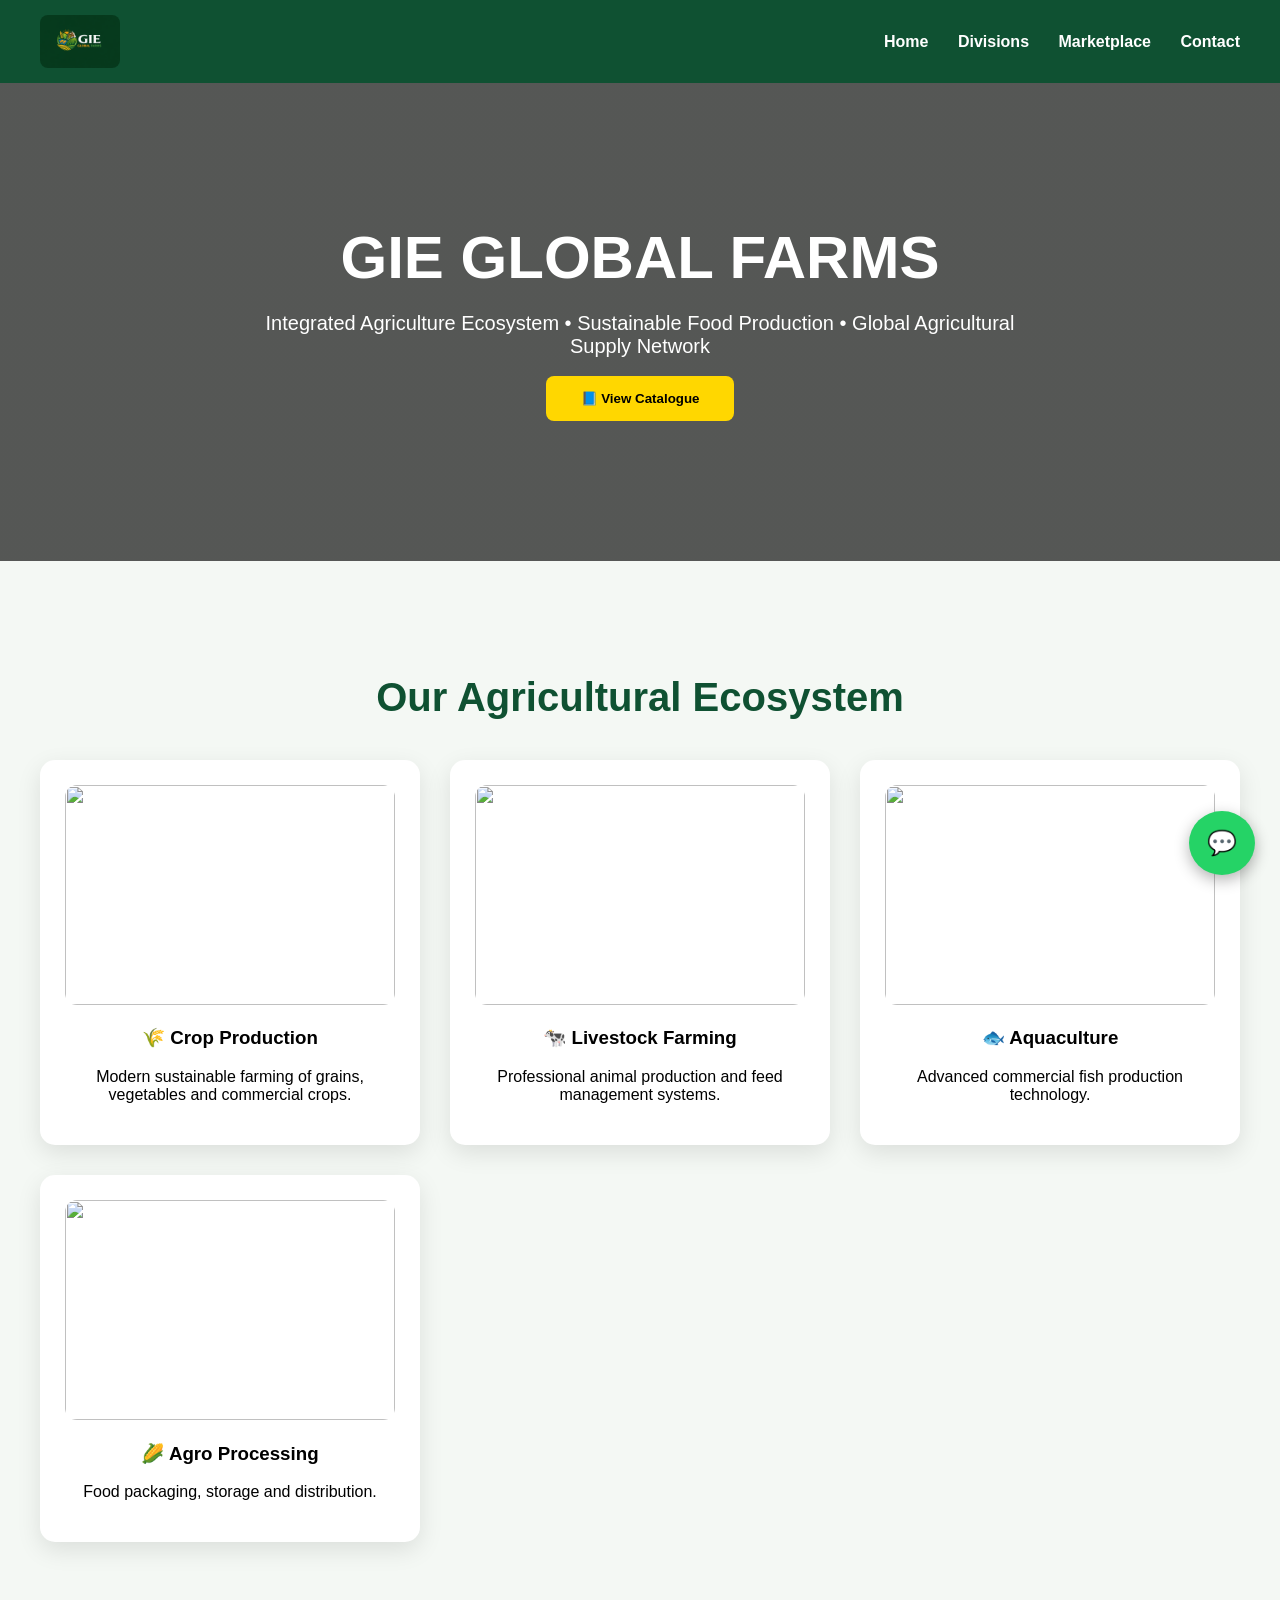
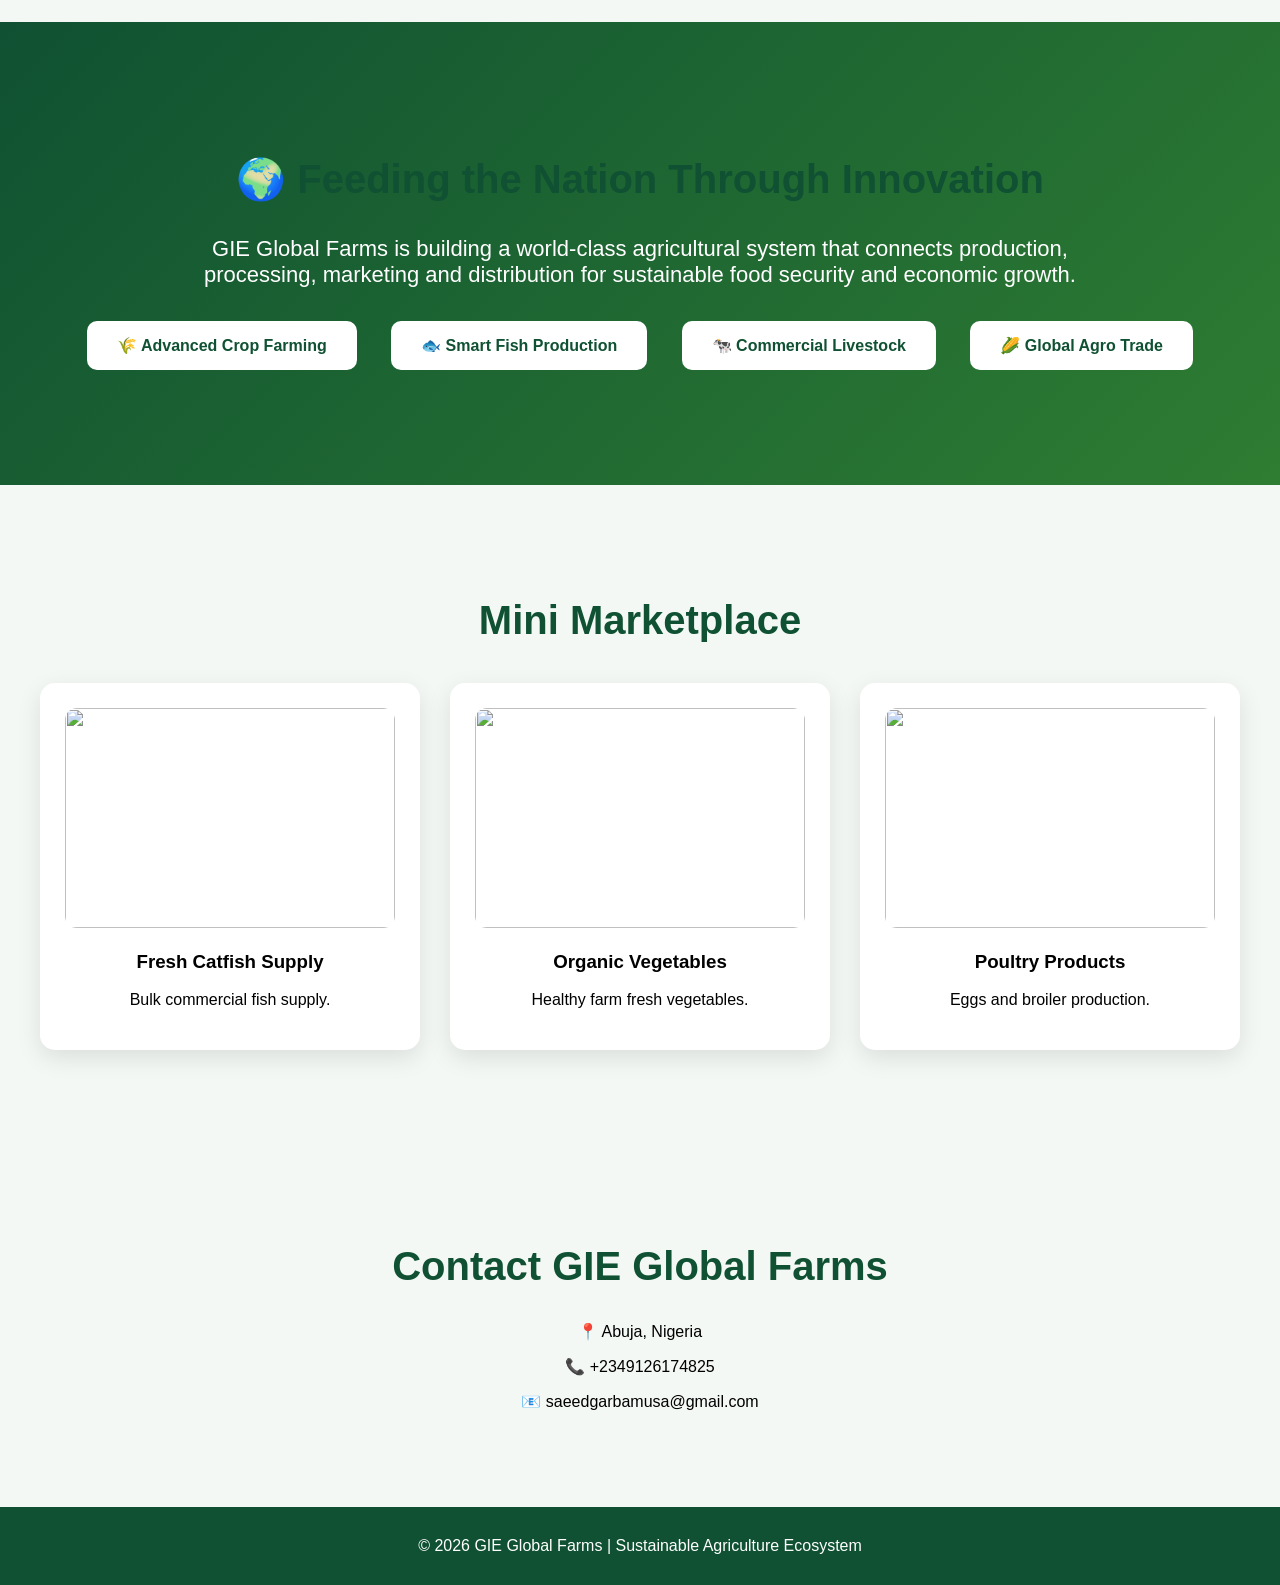
==== commit f8d73f72: "index.html" ====
--- a/index.html
+++ b/index.html
@@ -3,25 +3,23 @@
 <head>
 <meta charset="UTF-8">
 <meta name="viewport" content="width=device-width, initial-scale=1.0">
-<title>GIE Global Farms | Ultimate Agritech Empire</title>
+<title>GIE Global Farms</title>
 
 <style>
 
-/* GLOBAL */
-
+/* GLOBAL STYLE */
 body{
 margin:0;
-font-family:Segoe UI;
+font-family:Segoe UI, sans-serif;
 background:#f4f8f4;
 }
 
-/* NAVIGATION */
-
+/* NAVBAR */
 nav{
 display:flex;
 justify-content:space-between;
 align-items:center;
-padding:22px 70px;
+padding:15px 40px;
 background:#0f5132;
 color:white;
 position:sticky;
@@ -30,139 +28,124 @@
 }
 
 nav img{
-width:90px;
-}
-
-/* HERO */
-
+width:80px;
+border-radius:8px;
+}
+
+nav a{
+color:white;
+text-decoration:none;
+margin-left:25px;
+font-weight:600;
+}
+
+/* HERO SECTION */
 .hero{
-background:linear-gradient(rgba(0,0,0,0.8),rgba(0,0,0,0.8)),
+background:linear-gradient(rgba(0,0,0,0.65),rgba(0,0,0,0.65)),
 url("https://images.unsplash.com/photo-1500937386664-56d1dfef3854");
 background-size:cover;
-padding:220px 40px;
 text-align:center;
+padding:140px 20px;
 color:white;
 }
 
 .hero h1{
-font-size:85px;
+font-size:60px;
 margin:0;
 }
 
 .hero p{
-max-width:1200px;
-margin:50px auto;
-font-size:28px;
+max-width:800px;
+margin:auto;
+font-size:20px;
+margin-top:20px;
 }
 
 /* BUTTON */
-
 .btn{
 background:#ffd700;
-padding:22px 60px;
+padding:15px 35px;
 border:none;
-border-radius:16px;
-font-size:22px;
+border-radius:8px;
 font-weight:bold;
 cursor:pointer;
 }
 
-/* SECTIONS */
-
+/* SECTION */
 section{
-padding:160px 80px;
+padding:80px 40px;
 text-align:center;
 }
 
 h2{
 color:#0f5132;
-font-size:60px;
+font-size:40px;
 }
 
 /* GRID */
-
 .grid{
 display:grid;
-grid-template-columns:repeat(auto-fit,minmax(340px,1fr));
-gap:60px;
-margin-top:100px;
-}
-
-/* ULTRA PREMIUM CARD */
+grid-template-columns:repeat(auto-fit,minmax(280px,1fr));
+gap:30px;
+margin-top:40px;
+}
 
 .card{
-background:rgba(255,255,255,0.9);
-backdrop-filter:blur(25px);
-padding:50px;
-border-radius:50px;
-box-shadow:0 25px 60px rgba(0,0,0,0.12);
-transition:0.7s;
+background:white;
+padding:25px;
+border-radius:15px;
+box-shadow:0 8px 25px rgba(0,0,0,0.1);
+transition:0.3s;
 }
 
 .card:hover{
-transform:translateY(-25px) scale(1.05);
+transform:translateY(-10px);
 }
 
 .card img{
 width:100%;
-height:280px;
+height:220px;
 object-fit:cover;
-border-radius:35px;
+border-radius:12px;
 }
 
 /* ADVERT */
-
 .advert{
-background:linear-gradient(135deg,#0f5132,#1b5e20);
-color:white;
-padding:200px 60px;
+background:linear-gradient(135deg,#0f5132,#2e7d32);
+color:white;
+padding:100px 30px;
 }
 
 .highlight{
 background:white;
 color:#0f5132;
-padding:25px 60px;
-margin:35px;
+padding:15px 30px;
+margin:15px;
+border-radius:10px;
 display:inline-block;
-border-radius:20px;
 font-weight:bold;
-font-size:20px;
-}
-
-/* CONTACT */
-
-.contact-box{
-background:white;
-padding:100px;
-border-radius:60px;
-max-width:1000px;
-margin:auto;
-box-shadow:0 25px 60px rgba(0,0,0,0.12);
+}
+
+/* FOOTER */
+footer{
+background:#0f5132;
+color:white;
+padding:30px;
+text-align:center;
 }
 
 /* WHATSAPP FLOAT */
-
 .whatsapp{
 position:fixed;
-bottom:45px;
-right:45px;
+bottom:25px;
+right:25px;
 background:#25D366;
 color:white;
-padding:28px;
+padding:18px;
 border-radius:50%;
-font-size:32px;
+font-size:24px;
 text-decoration:none;
-box-shadow:0 12px 40px rgba(0,0,0,0.4);
-}
-
-/* FOOTER */
-
-footer{
-background:#0f5132;
-color:white;
-padding:70px;
-text-align:center;
-font-size:20px;
+box-shadow:0 5px 15px rgba(0,0,0,0.3);
 }
 
 </style>
@@ -170,106 +153,114 @@
 
 <body>
 
+<!-- NAVBAR -->
 <nav>
 <img src="logo.jpg">
 
 <div>
-<a href="#ecosystem" style="color:white;margin-left:40px;text-decoration:none;">Ecosystem</a>
-<a href="#market" style="color:white;margin-left:40px;text-decoration:none;">Marketplace</a>
-<a href="#contact" style="color:white;margin-left:40px;text-decoration:none;">Contact</a>
+<a href="#">Home</a>
+<a href="#divisions">Divisions</a>
+<a href="#market">Marketplace</a>
+<a href="#contact">Contact</a>
 </div>
 </nav>
 
-<section class="hero">
-
+<!-- HERO -->
+<div class="hero">
 <h1>GIE GLOBAL FARMS</h1>
 
 <p>
-ULTIMATE AGRITECH EMPIRE • GLOBAL FOOD PRODUCTION NETWORK • INTELLIGENT COMMERCIAL AGRICULTURE • FUTURE OF WORLD FOOD SYSTEMS
+Integrated Agriculture Ecosystem • Sustainable Food Production • Global Agricultural Supply Network
 </p>
 
 <br>
 
 <a href="https://wa.me/c/2349032599235">
-<button class="btn">Access Global Catalogue</button>
+<button class="btn">📘 View Catalogue</button>
 </a>
-
-</section>
-
-<section id="ecosystem">
-
-<h2>Global Agritech Empire</h2>
+</div>
+
+<!-- DIVISIONS -->
+<section id="divisions">
+<h2>Our Agricultural Ecosystem</h2>
 
 <div class="grid">
 
 <div class="card">
 <img src="https://images.unsplash.com/photo-1501004318641-b39e6451bec6">
-<h3>Intelligent Crop Production</h3>
+<h3>🌾 Crop Production</h3>
+<p>Modern sustainable farming of grains, vegetables and commercial crops.</p>
 </div>
 
 <div class="card">
 <img src="https://images.unsplash.com/photo-1500595046743-cd271d694d30">
-<h3>Commercial Livestock Industry</h3>
+<h3>🐄 Livestock Farming</h3>
+<p>Professional animal production and feed management systems.</p>
 </div>
 
 <div class="card">
 <img src="https://images.unsplash.com/photo-1581090700227-1e8d75b1a5b1">
-<h3>Advanced Aquaculture Tech</h3>
+<h3>🐟 Aquaculture</h3>
+<p>Advanced commercial fish production technology.</p>
 </div>
 
 <div class="card">
 <img src="https://images.unsplash.com/photo-1600891964599-f61ba0e24092">
-<h3>Agro Processing & Export</h3>
-</div>
-
-</div>
-</section>
-
+<h3>🌽 Agro Processing</h3>
+<p>Food packaging, storage and distribution.</p>
+</div>
+
+</div>
+</section>
+
+<!-- ADVERT -->
 <section class="advert">
 
-<h2>Global Food Security Revolution</h2>
-
-<p style="max-width:1200px;margin:auto;font-size:30px;">
-GIE Global Farms is building a supreme agricultural empire focused on world-class food production,
-global marketing, agritech innovation and sustainable commercial farming systems.
+<h2>🌍 Feeding the Nation Through Innovation</h2>
+
+<p style="max-width:900px;margin:auto;font-size:22px;">
+GIE Global Farms is building a world-class agricultural system that connects production, processing, marketing and distribution
+for sustainable food security and economic growth.
 </p>
 
 <br>
 
-<span class="highlight">World Agriculture Network</span>
-<span class="highlight">Smart Farming Intelligence</span>
-<span class="highlight">Commercial Food Empire</span>
-<span class="highlight">Global Agro Trade</span>
-
-</section>
-
+<span class="highlight">🌾 Advanced Crop Farming</span>
+<span class="highlight">🐟 Smart Fish Production</span>
+<span class="highlight">🐄 Commercial Livestock</span>
+<span class="highlight">🌽 Global Agro Trade</span>
+
+</section>
+
+<!-- MARKETPLACE -->
 <section id="market">
-
-<h2>Marketplace Preview</h2>
+<h2>Mini Marketplace</h2>
 
 <div class="grid">
 
 <div class="card">
 <img src="https://images.unsplash.com/photo-1603048297172-c92544798d5a">
 <h3>Fresh Catfish Supply</h3>
+<p>Bulk commercial fish supply.</p>
 </div>
 
 <div class="card">
 <img src="https://images.unsplash.com/photo-1574323347407-f5e1ad6d020b">
 <h3>Organic Vegetables</h3>
+<p>Healthy farm fresh vegetables.</p>
 </div>
 
 <div class="card">
 <img src="https://images.unsplash.com/photo-1582515073490-dc28b9c3d66d">
 <h3>Poultry Products</h3>
-</div>
-
-</div>
-</section>
-
+<p>Eggs and broiler production.</p>
+</div>
+
+</div>
+</section>
+
+<!-- CONTACT -->
 <section id="contact">
-
-<div class="contact-box">
 
 <h2>Contact GIE Global Farms</h2>
 
@@ -277,12 +268,10 @@
 <p>📞 +2349126174825</p>
 <p>📧 saeedgarbamusa@gmail.com</p>
 
-</div>
-
 </section>
 
 <footer>
-© 2026 GIE Global Farms | Ultimate Agritech Empire
+© 2026 GIE Global Farms | Sustainable Agriculture Ecosystem
 </footer>
 
 <a href="https://wa.me/2349032599235" class="whatsapp">💬</a>
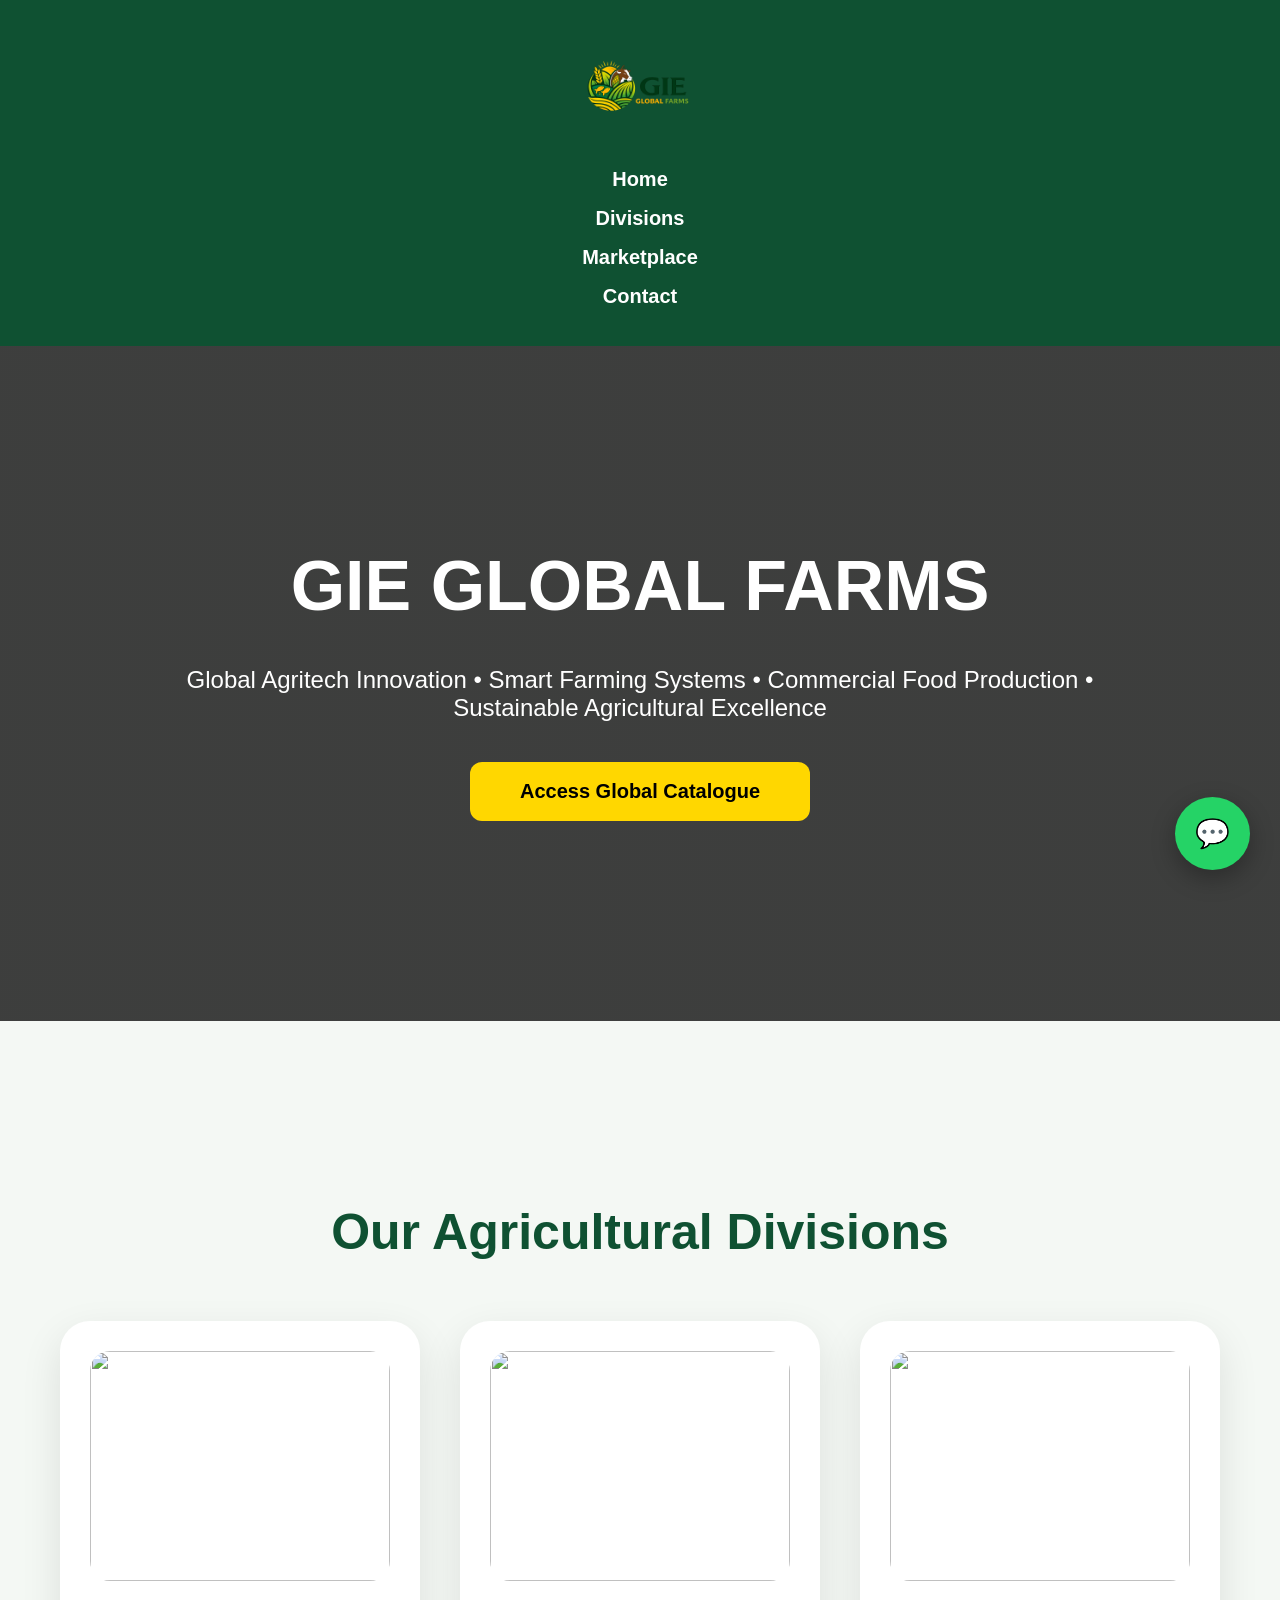
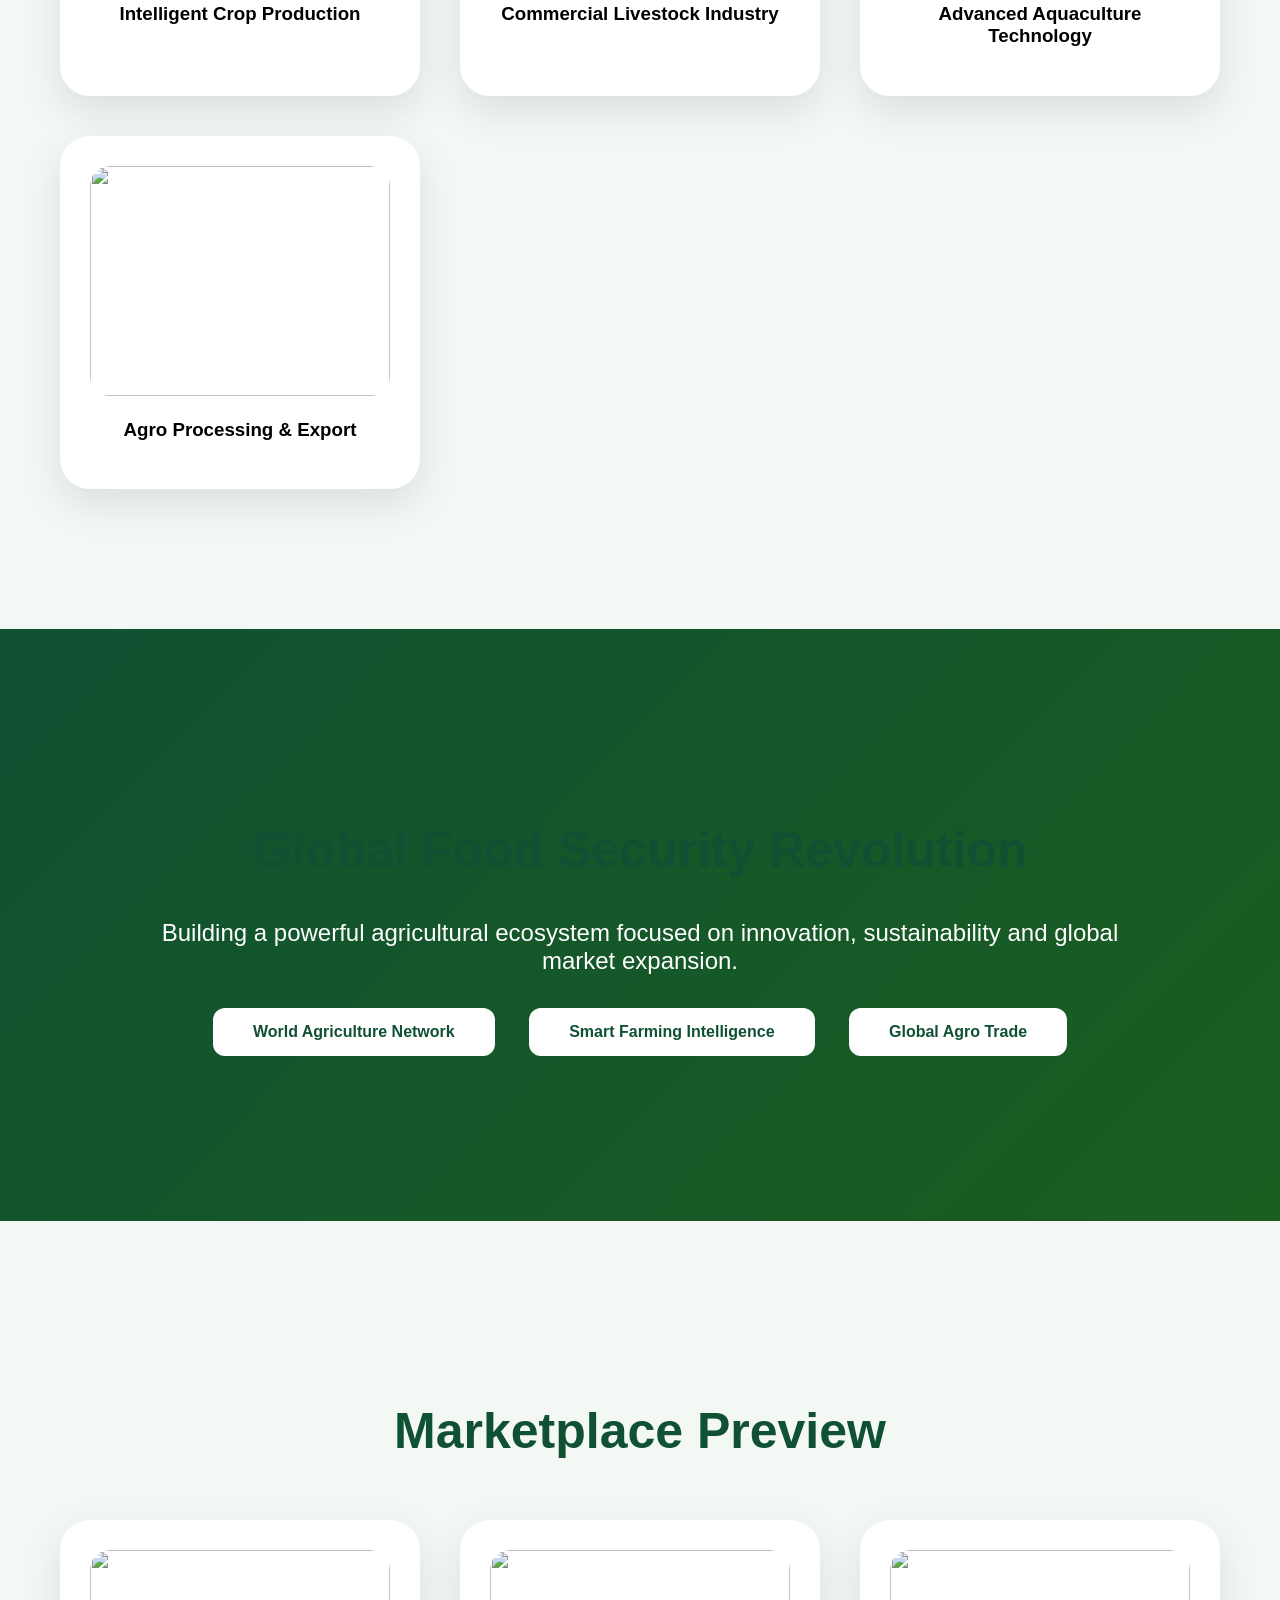
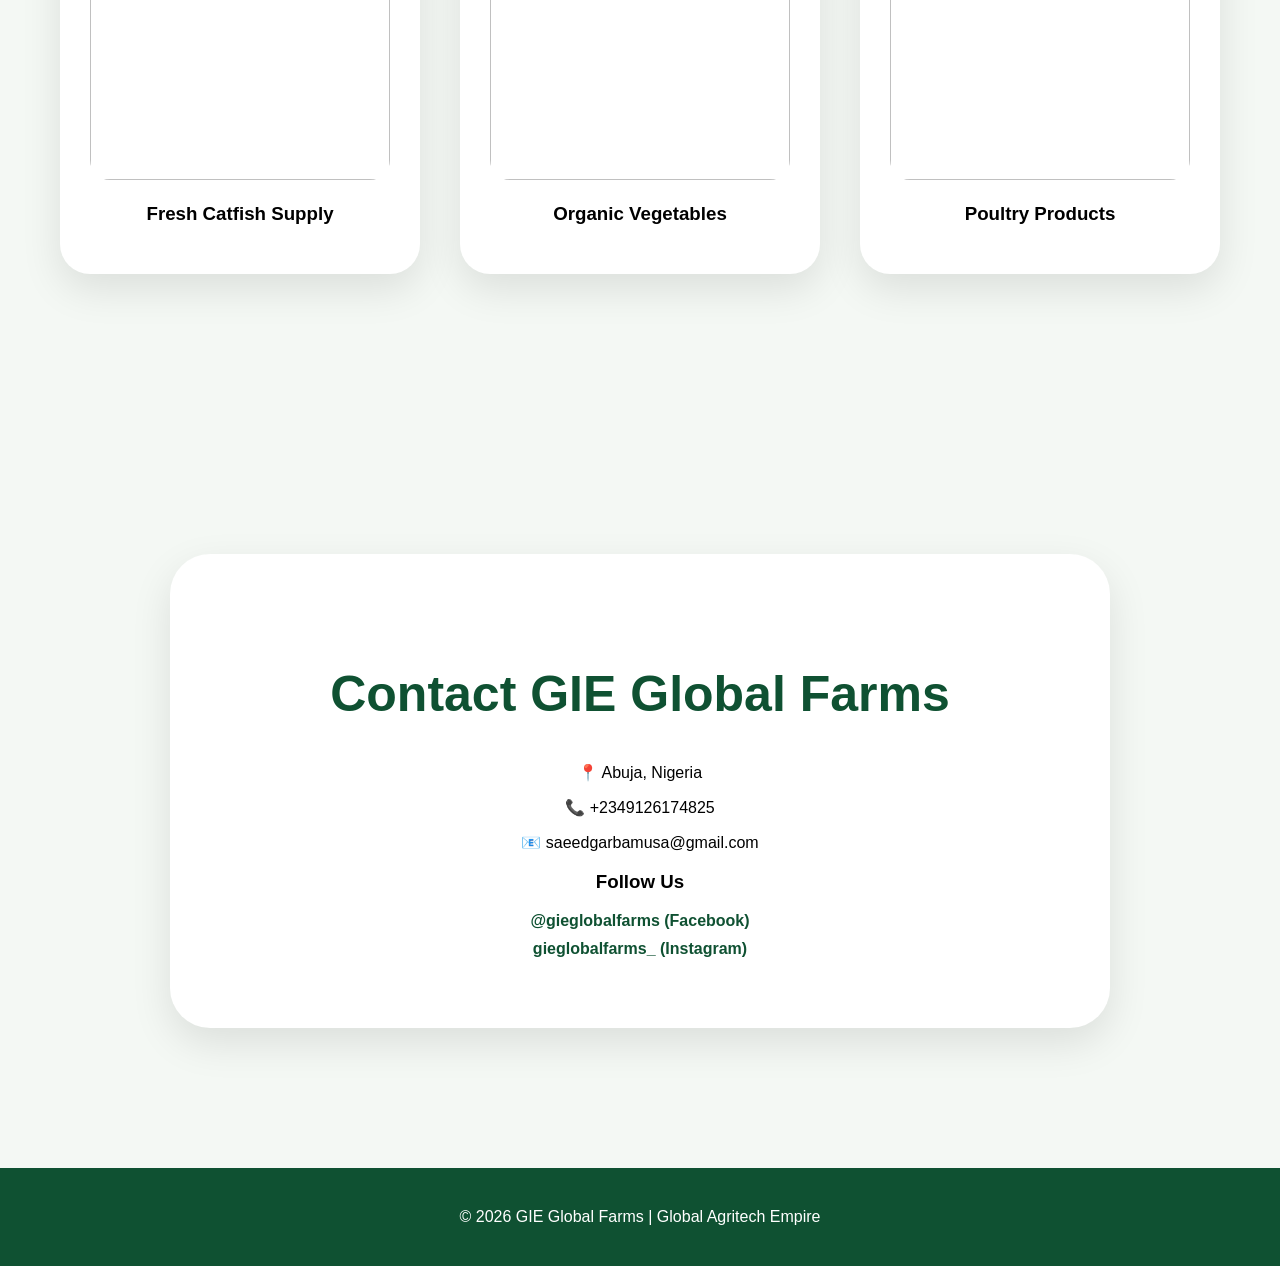
==== commit a66a57bc: "index.html" ====
--- a/index.html
+++ b/index.html
@@ -3,23 +3,24 @@
 <head>
 <meta charset="UTF-8">
 <meta name="viewport" content="width=device-width, initial-scale=1.0">
-<title>GIE Global Farms</title>
+<title>GIE Global Farms | Global Agritech Empire</title>
 
 <style>
 
-/* GLOBAL STYLE */
+/* GLOBAL */
 body{
 margin:0;
 font-family:Segoe UI, sans-serif;
 background:#f4f8f4;
-}
-
-/* NAVBAR */
+scroll-behavior:smooth;
+}
+
+/* NAVIGATION */
 nav{
 display:flex;
-justify-content:space-between;
+flex-direction:column;
 align-items:center;
-padding:15px 40px;
+padding:30px;
 background:#0f5132;
 color:white;
 position:sticky;
@@ -28,74 +29,89 @@
 }
 
 nav img{
-width:80px;
-border-radius:8px;
+width:110px;
+margin-bottom:20px;
 }
 
 nav a{
 color:white;
 text-decoration:none;
-margin-left:25px;
+margin:8px 0;
+font-size:20px;
 font-weight:600;
-}
-
-/* HERO SECTION */
+transition:0.4s;
+}
+
+nav a:hover{
+color:#ffd700;
+}
+
+/* HERO */
 .hero{
-background:linear-gradient(rgba(0,0,0,0.65),rgba(0,0,0,0.65)),
+background:linear-gradient(rgba(0,0,0,0.75),rgba(0,0,0,0.75)),
 url("https://images.unsplash.com/photo-1500937386664-56d1dfef3854");
 background-size:cover;
+background-position:center;
+padding:200px 40px;
 text-align:center;
-padding:140px 20px;
 color:white;
 }
 
 .hero h1{
-font-size:60px;
+font-size:70px;
 margin:0;
 }
 
 .hero p{
-max-width:800px;
-margin:auto;
-font-size:20px;
-margin-top:20px;
+max-width:1000px;
+margin:40px auto;
+font-size:24px;
 }
 
 /* BUTTON */
 .btn{
 background:#ffd700;
-padding:15px 35px;
+padding:18px 50px;
 border:none;
-border-radius:8px;
+border-radius:12px;
+font-size:20px;
 font-weight:bold;
 cursor:pointer;
-}
-
-/* SECTION */
+transition:0.4s;
+}
+
+.btn:hover{
+background:white;
+color:#0f5132;
+}
+
+/* SECTIONS */
 section{
-padding:80px 40px;
+padding:140px 60px;
 text-align:center;
 }
 
 h2{
 color:#0f5132;
-font-size:40px;
+font-size:50px;
+margin-bottom:40px;
 }
 
 /* GRID */
 .grid{
 display:grid;
-grid-template-columns:repeat(auto-fit,minmax(280px,1fr));
-gap:30px;
-margin-top:40px;
-}
-
+grid-template-columns:repeat(auto-fit,minmax(300px,1fr));
+gap:40px;
+margin-top:60px;
+}
+
+/* CARD */
 .card{
 background:white;
-padding:25px;
-border-radius:15px;
-box-shadow:0 8px 25px rgba(0,0,0,0.1);
-transition:0.3s;
+padding:30px;
+border-radius:30px;
+box-shadow:0 15px 40px rgba(0,0,0,0.1);
+transition:0.5s;
 }
 
 .card:hover{
@@ -104,48 +120,66 @@
 
 .card img{
 width:100%;
-height:220px;
+height:230px;
 object-fit:cover;
-border-radius:12px;
+border-radius:20px;
 }
 
 /* ADVERT */
 .advert{
-background:linear-gradient(135deg,#0f5132,#2e7d32);
-color:white;
-padding:100px 30px;
+background:linear-gradient(135deg,#0f5132,#1b5e20);
+color:white;
+padding:150px 40px;
 }
 
 .highlight{
 background:white;
 color:#0f5132;
-padding:15px 30px;
+padding:15px 40px;
 margin:15px;
-border-radius:10px;
 display:inline-block;
+border-radius:12px;
 font-weight:bold;
+}
+
+/* CONTACT */
+.contact-box{
+background:white;
+padding:70px;
+border-radius:40px;
+max-width:800px;
+margin:auto;
+box-shadow:0 15px 40px rgba(0,0,0,0.1);
+}
+
+.social a{
+display:block;
+margin-top:10px;
+color:#0f5132;
+text-decoration:none;
+font-weight:bold;
+}
+
+/* WHATSAPP */
+.whatsapp{
+position:fixed;
+bottom:30px;
+right:30px;
+background:#25D366;
+color:white;
+padding:20px;
+border-radius:50%;
+font-size:28px;
+text-decoration:none;
+box-shadow:0 8px 25px rgba(0,0,0,0.3);
 }
 
 /* FOOTER */
 footer{
 background:#0f5132;
 color:white;
-padding:30px;
+padding:40px;
 text-align:center;
-}
-
-/* WHATSAPP FLOAT */
-.whatsapp{
-position:fixed;
-bottom:25px;
-right:25px;
-background:#25D366;
-color:white;
-padding:18px;
-border-radius:50%;
-font-size:24px;
-text-decoration:none;
-box-shadow:0 5px 15px rgba(0,0,0,0.3);
 }
 
 </style>
@@ -153,125 +187,105 @@
 
 <body>
 
-<!-- NAVBAR -->
 <nav>
-<img src="logo.jpg">
-
-<div>
+<img src="logo.jpg" alt="GIE Global Farms Logo">
+
 <a href="#">Home</a>
 <a href="#divisions">Divisions</a>
 <a href="#market">Marketplace</a>
 <a href="#contact">Contact</a>
-</div>
 </nav>
 
-<!-- HERO -->
-<div class="hero">
+<section class="hero">
 <h1>GIE GLOBAL FARMS</h1>
-
 <p>
-Integrated Agriculture Ecosystem • Sustainable Food Production • Global Agricultural Supply Network
+Global Agritech Innovation • Smart Farming Systems • Commercial Food Production • Sustainable Agricultural Excellence
 </p>
-
+<a href="https://wa.me/c/2349032599235">
+<button class="btn">Access Global Catalogue</button>
+</a>
+</section>
+
+<section id="divisions">
+<h2>Our Agricultural Divisions</h2>
+
+<div class="grid">
+
+<div class="card">
+<img src="https://images.unsplash.com/photo-1501004318641-b39e6451bec6">
+<h3>Intelligent Crop Production</h3>
+</div>
+
+<div class="card">
+<img src="https://images.unsplash.com/photo-1500595046743-cd271d694d30">
+<h3>Commercial Livestock Industry</h3>
+</div>
+
+<div class="card">
+<img src="https://images.unsplash.com/photo-1598514982841-2a5a1f77b9b0">
+<h3>Advanced Aquaculture Technology</h3>
+</div>
+
+<div class="card">
+<img src="https://images.unsplash.com/photo-1600891964599-f61ba0e24092">
+<h3>Agro Processing & Export</h3>
+</div>
+
+</div>
+</section>
+
+<section class="advert">
+<h2>Global Food Security Revolution</h2>
+<p style="max-width:1000px;margin:auto;font-size:24px;">
+Building a powerful agricultural ecosystem focused on innovation, sustainability and global market expansion.
+</p>
 <br>
-
-<a href="https://wa.me/c/2349032599235">
-<button class="btn">📘 View Catalogue</button>
-</a>
-</div>
-
-<!-- DIVISIONS -->
-<section id="divisions">
-<h2>Our Agricultural Ecosystem</h2>
-
-<div class="grid">
-
-<div class="card">
-<img src="https://images.unsplash.com/photo-1501004318641-b39e6451bec6">
-<h3>🌾 Crop Production</h3>
-<p>Modern sustainable farming of grains, vegetables and commercial crops.</p>
-</div>
-
-<div class="card">
-<img src="https://images.unsplash.com/photo-1500595046743-cd271d694d30">
-<h3>🐄 Livestock Farming</h3>
-<p>Professional animal production and feed management systems.</p>
-</div>
-
-<div class="card">
-<img src="https://images.unsplash.com/photo-1581090700227-1e8d75b1a5b1">
-<h3>🐟 Aquaculture</h3>
-<p>Advanced commercial fish production technology.</p>
-</div>
-
-<div class="card">
-<img src="https://images.unsplash.com/photo-1600891964599-f61ba0e24092">
-<h3>🌽 Agro Processing</h3>
-<p>Food packaging, storage and distribution.</p>
-</div>
-
-</div>
-</section>
-
-<!-- ADVERT -->
-<section class="advert">
-
-<h2>🌍 Feeding the Nation Through Innovation</h2>
-
-<p style="max-width:900px;margin:auto;font-size:22px;">
-GIE Global Farms is building a world-class agricultural system that connects production, processing, marketing and distribution
-for sustainable food security and economic growth.
-</p>
-
-<br>
-
-<span class="highlight">🌾 Advanced Crop Farming</span>
-<span class="highlight">🐟 Smart Fish Production</span>
-<span class="highlight">🐄 Commercial Livestock</span>
-<span class="highlight">🌽 Global Agro Trade</span>
-
-</section>
-
-<!-- MARKETPLACE -->
+<span class="highlight">World Agriculture Network</span>
+<span class="highlight">Smart Farming Intelligence</span>
+<span class="highlight">Global Agro Trade</span>
+</section>
+
 <section id="market">
-<h2>Mini Marketplace</h2>
+<h2>Marketplace Preview</h2>
 
 <div class="grid">
 
 <div class="card">
 <img src="https://images.unsplash.com/photo-1603048297172-c92544798d5a">
 <h3>Fresh Catfish Supply</h3>
-<p>Bulk commercial fish supply.</p>
 </div>
 
 <div class="card">
 <img src="https://images.unsplash.com/photo-1574323347407-f5e1ad6d020b">
 <h3>Organic Vegetables</h3>
-<p>Healthy farm fresh vegetables.</p>
-</div>
-
-<div class="card">
-<img src="https://images.unsplash.com/photo-1582515073490-dc28b9c3d66d">
+</div>
+
+<div class="card">
+<img src="https://images.unsplash.com/photo-1589927986089-35812388d1d4">
 <h3>Poultry Products</h3>
-<p>Eggs and broiler production.</p>
-</div>
-
-</div>
-</section>
-
-<!-- CONTACT -->
+</div>
+
+</div>
+</section>
+
 <section id="contact">
-
+<div class="contact-box">
 <h2>Contact GIE Global Farms</h2>
-
 <p>📍 Abuja, Nigeria</p>
 <p>📞 +2349126174825</p>
 <p>📧 saeedgarbamusa@gmail.com</p>
 
+<div class="social">
+<h3>Follow Us</h3>
+<a href="https://facebook.com/gieglobalfarms">@gieglobalfarms (Facebook)</a>
+<a href="https://instagram.com/gieglobalfarms_">gieglobalfarms_ (Instagram)</a>
+</div>
+
+</div>
 </section>
 
 <footer>
-© 2026 GIE Global Farms | Sustainable Agriculture Ecosystem
+© 2026 GIE Global Farms | Global Agritech Empire
 </footer>
 
 <a href="https://wa.me/2349032599235" class="whatsapp">💬</a>
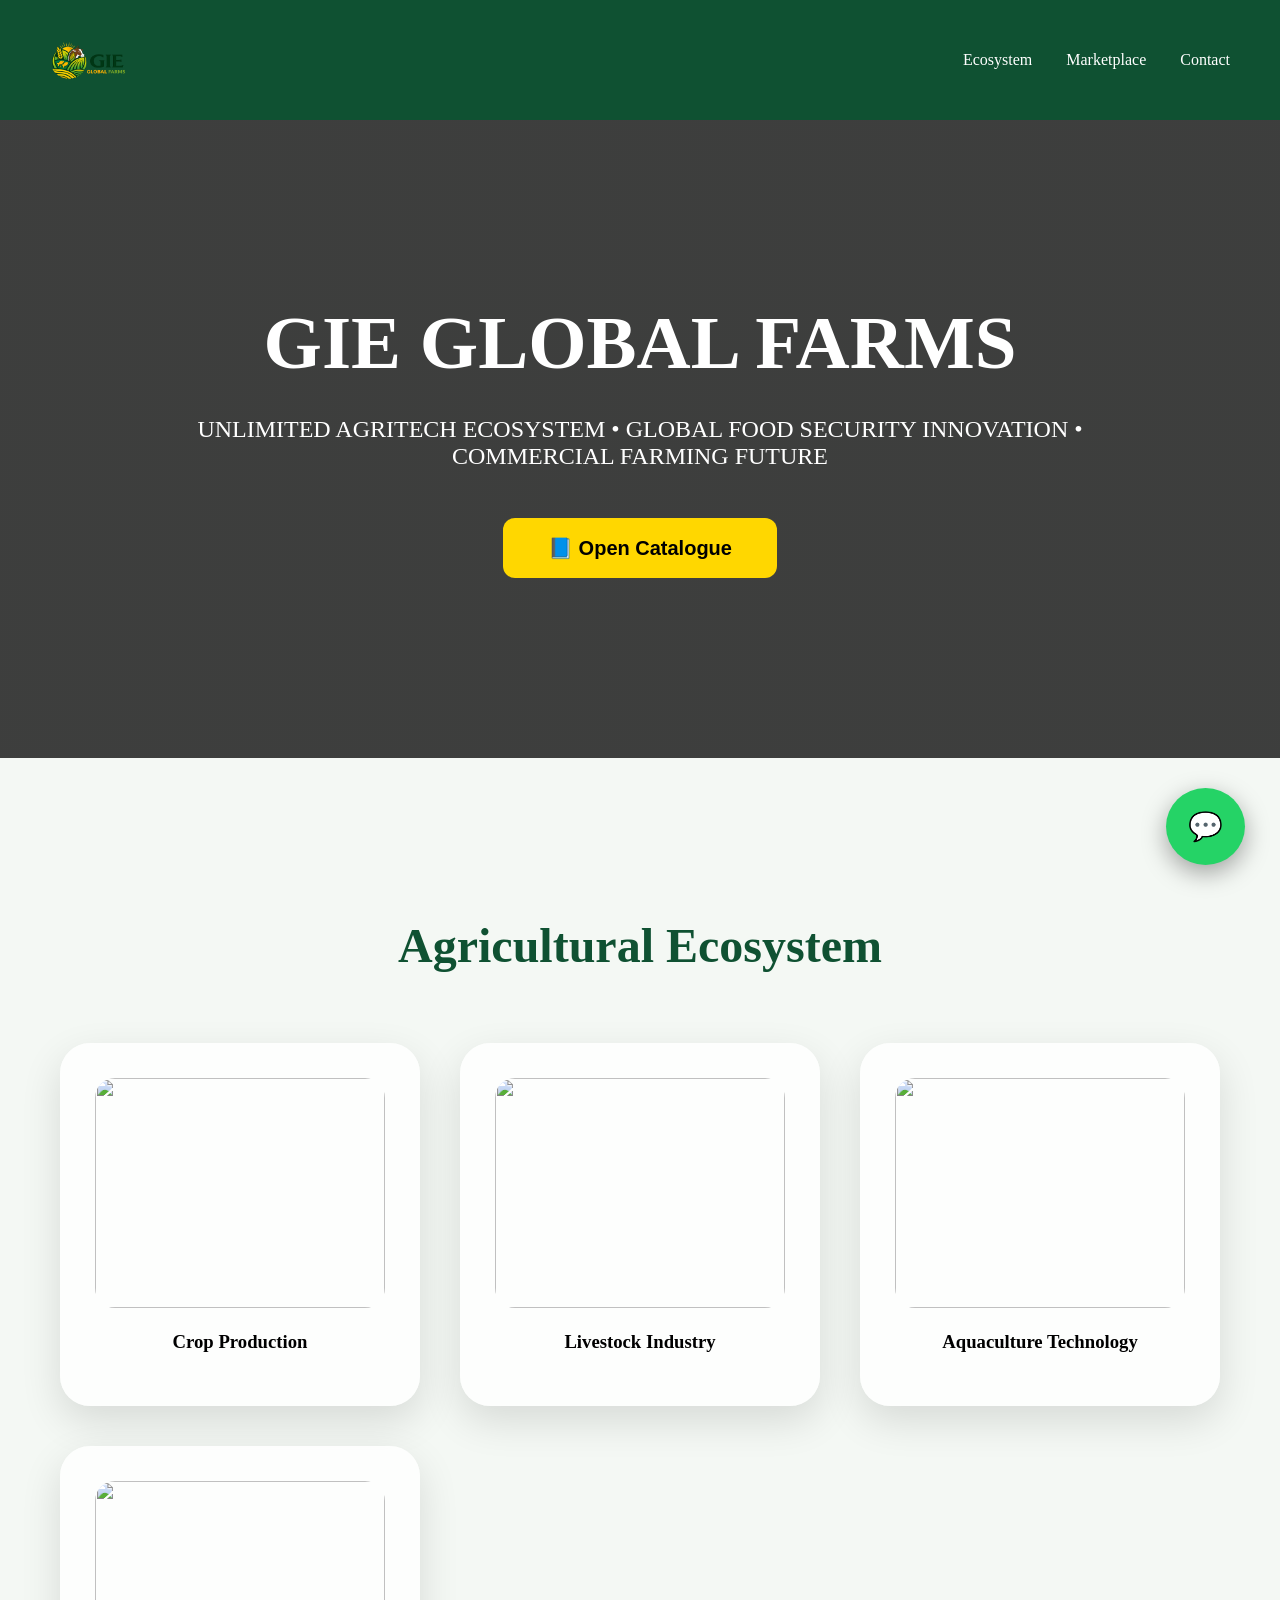
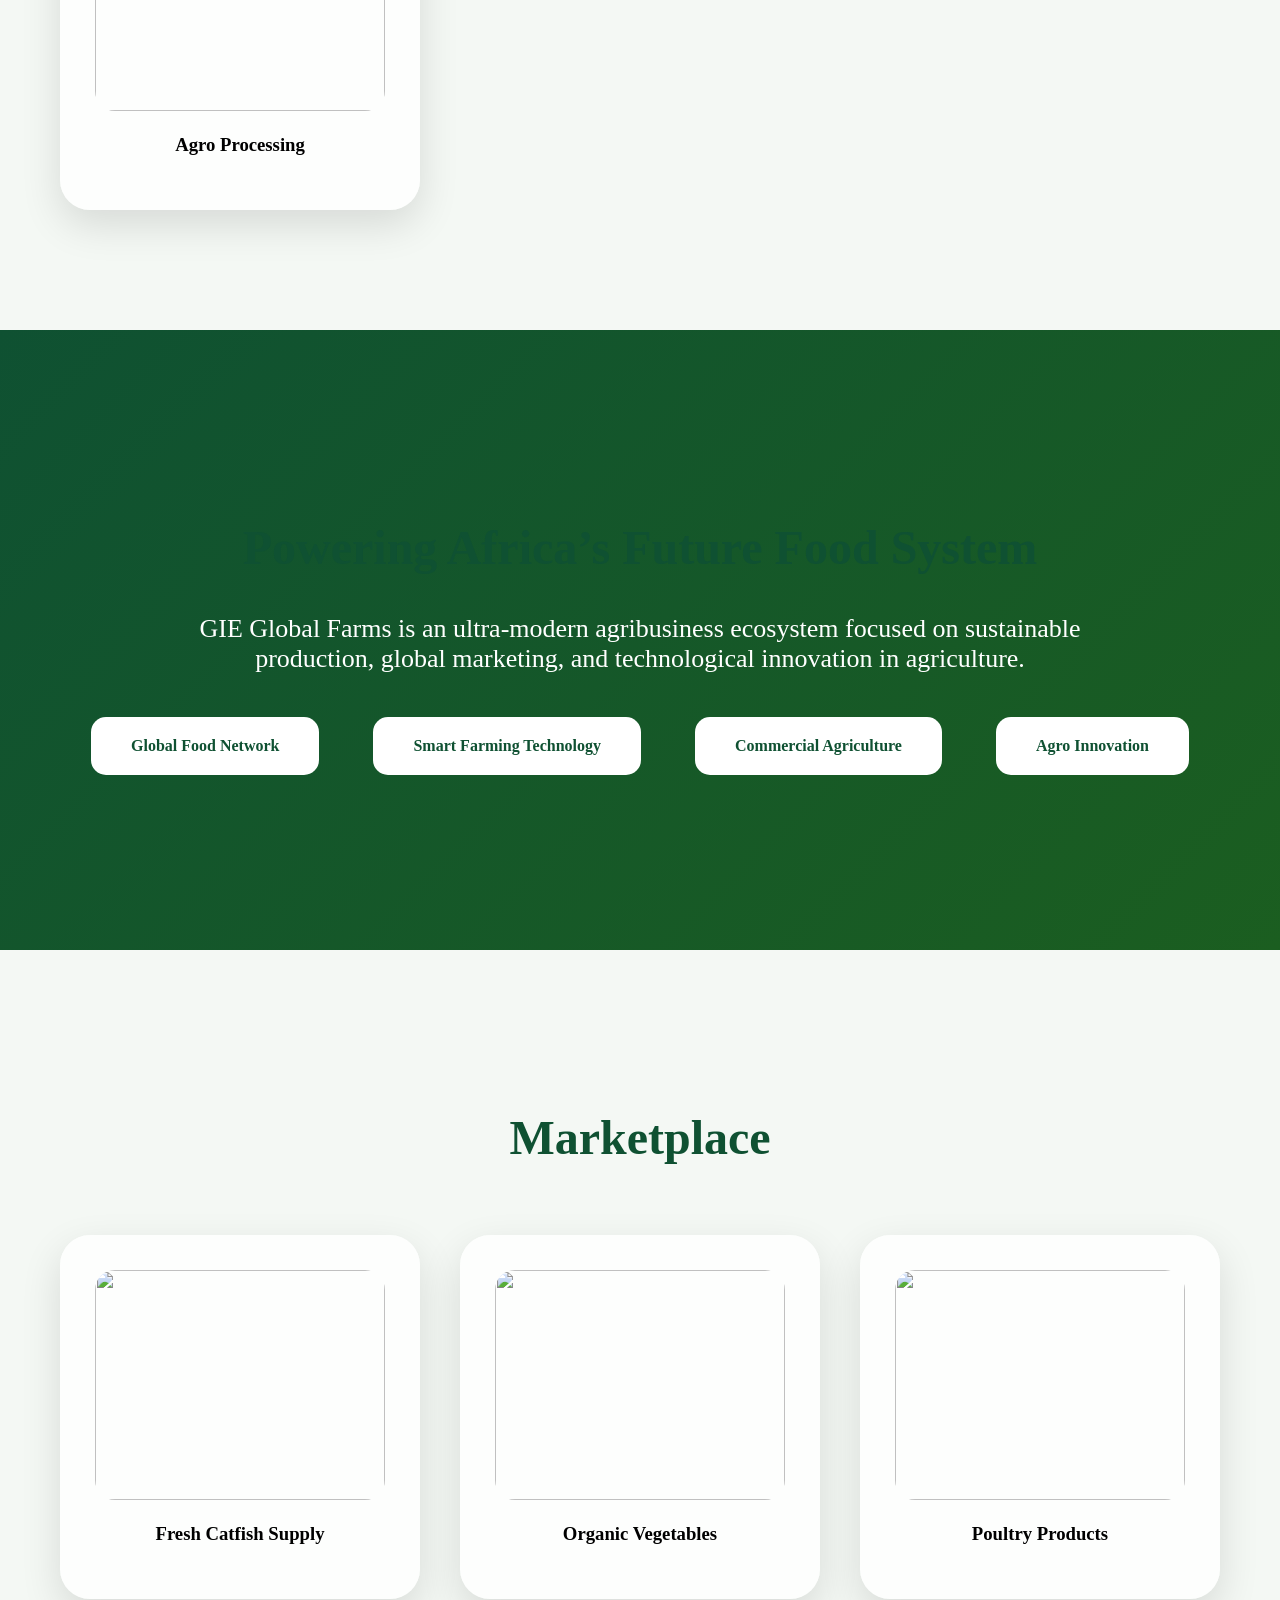
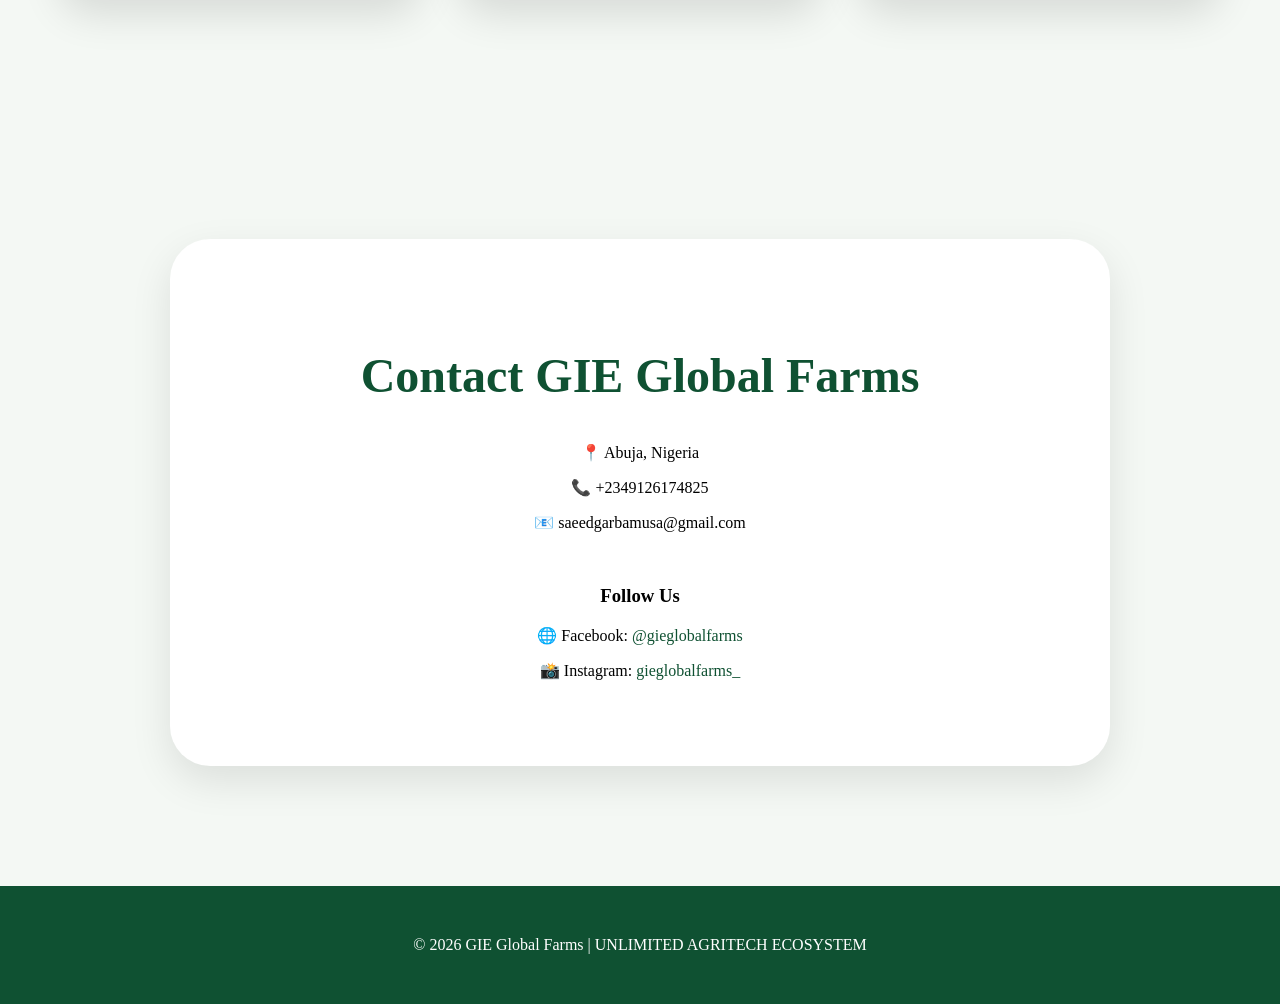
==== commit 0f82c7d0: "index.html" ====
--- a/index.html
+++ b/index.html
@@ -3,24 +3,25 @@
 <head>
 <meta charset="UTF-8">
 <meta name="viewport" content="width=device-width, initial-scale=1.0">
-<title>GIE Global Farms | Global Agritech Empire</title>
+<title>GIE Global Farms | UNLIMITED GOD MODE</title>
 
 <style>
 
-/* GLOBAL */
+/* ===== GLOBAL ===== */
+
 body{
 margin:0;
-font-family:Segoe UI, sans-serif;
+font-family:Segoe UI;
 background:#f4f8f4;
-scroll-behavior:smooth;
-}
-
-/* NAVIGATION */
+}
+
+/* ===== NAVBAR ===== */
+
 nav{
 display:flex;
-flex-direction:column;
+justify-content:space-between;
 align-items:center;
-padding:30px;
+padding:20px 50px;
 background:#0f5132;
 color:white;
 position:sticky;
@@ -29,93 +30,77 @@
 }
 
 nav img{
-width:110px;
-margin-bottom:20px;
-}
-
-nav a{
-color:white;
-text-decoration:none;
-margin:8px 0;
-font-size:20px;
-font-weight:600;
-transition:0.4s;
-}
-
-nav a:hover{
-color:#ffd700;
+width:80px;
 }
 
 /* HERO */
+
 .hero{
 background:linear-gradient(rgba(0,0,0,0.75),rgba(0,0,0,0.75)),
 url("https://images.unsplash.com/photo-1500937386664-56d1dfef3854");
 background-size:cover;
-background-position:center;
-padding:200px 40px;
+padding:180px 20px;
 text-align:center;
 color:white;
 }
 
 .hero h1{
-font-size:70px;
+font-size:75px;
 margin:0;
 }
 
 .hero p{
 max-width:1000px;
-margin:40px auto;
+margin:30px auto;
 font-size:24px;
 }
 
 /* BUTTON */
+
 .btn{
 background:#ffd700;
-padding:18px 50px;
+padding:18px 45px;
 border:none;
 border-radius:12px;
 font-size:20px;
 font-weight:bold;
 cursor:pointer;
-transition:0.4s;
-}
-
-.btn:hover{
-background:white;
-color:#0f5132;
 }
 
 /* SECTIONS */
+
 section{
-padding:140px 60px;
+padding:120px 60px;
 text-align:center;
 }
 
 h2{
 color:#0f5132;
-font-size:50px;
-margin-bottom:40px;
-}
-
-/* GRID */
+font-size:48px;
+}
+
+/* GRID SYSTEM */
+
 .grid{
 display:grid;
 grid-template-columns:repeat(auto-fit,minmax(300px,1fr));
 gap:40px;
-margin-top:60px;
-}
-
-/* CARD */
+margin-top:70px;
+}
+
+/* GLASS CARD GOD MODE */
+
 .card{
-background:white;
-padding:30px;
+background:rgba(255,255,255,0.8);
+backdrop-filter:blur(15px);
+padding:35px;
 border-radius:30px;
-box-shadow:0 15px 40px rgba(0,0,0,0.1);
+box-shadow:0 15px 40px rgba(0,0,0,0.12);
 transition:0.5s;
 }
 
 .card:hover{
-transform:translateY(-10px);
+transform:translateY(-18px);
 }
 
 .card img{
@@ -125,7 +110,8 @@
 border-radius:20px;
 }
 
-/* ADVERT */
+/* ADVERT GOD MODE */
+
 .advert{
 background:linear-gradient(135deg,#0f5132,#1b5e20);
 color:white;
@@ -135,14 +121,15 @@
 .highlight{
 background:white;
 color:#0f5132;
-padding:15px 40px;
-margin:15px;
+padding:20px 40px;
+margin:25px;
 display:inline-block;
-border-radius:12px;
+border-radius:15px;
 font-weight:bold;
 }
 
-/* CONTACT */
+/* CONTACT GOD MODE */
+
 .contact-box{
 background:white;
 padding:70px;
@@ -152,33 +139,27 @@
 box-shadow:0 15px 40px rgba(0,0,0,0.1);
 }
 
-.social a{
-display:block;
-margin-top:10px;
-color:#0f5132;
-text-decoration:none;
-font-weight:bold;
-}
-
-/* WHATSAPP */
+/* WHATSAPP FLOAT */
+
 .whatsapp{
 position:fixed;
-bottom:30px;
-right:30px;
+bottom:35px;
+right:35px;
 background:#25D366;
 color:white;
-padding:20px;
+padding:22px;
 border-radius:50%;
 font-size:28px;
 text-decoration:none;
-box-shadow:0 8px 25px rgba(0,0,0,0.3);
+box-shadow:0 8px 25px rgba(0,0,0,0.35);
 }
 
 /* FOOTER */
+
 footer{
 background:#0f5132;
 color:white;
-padding:40px;
+padding:50px;
 text-align:center;
 }
 
@@ -188,65 +169,81 @@
 <body>
 
 <nav>
-<img src="logo.jpg" alt="GIE Global Farms Logo">
-
-<a href="#">Home</a>
-<a href="#divisions">Divisions</a>
-<a href="#market">Marketplace</a>
-<a href="#contact">Contact</a>
+<img src="logo.jpg">
+
+<div>
+<a href="#ecosystem" style="color:white;margin-left:30px;text-decoration:none;">Ecosystem</a>
+<a href="#market" style="color:white;margin-left:30px;text-decoration:none;">Marketplace</a>
+<a href="#contact" style="color:white;margin-left:30px;text-decoration:none;">Contact</a>
+</div>
 </nav>
 
 <section class="hero">
+
 <h1>GIE GLOBAL FARMS</h1>
+
 <p>
-Global Agritech Innovation • Smart Farming Systems • Commercial Food Production • Sustainable Agricultural Excellence
+UNLIMITED AGRITECH ECOSYSTEM • GLOBAL FOOD SECURITY INNOVATION • COMMERCIAL FARMING FUTURE
 </p>
+
+<br>
+
 <a href="https://wa.me/c/2349032599235">
-<button class="btn">Access Global Catalogue</button>
+<button class="btn">📘 Open Catalogue</button>
 </a>
-</section>
-
-<section id="divisions">
-<h2>Our Agricultural Divisions</h2>
+
+</section>
+
+<section id="ecosystem">
+
+<h2>Agricultural Ecosystem</h2>
 
 <div class="grid">
 
 <div class="card">
 <img src="https://images.unsplash.com/photo-1501004318641-b39e6451bec6">
-<h3>Intelligent Crop Production</h3>
+<h3>Crop Production</h3>
 </div>
 
 <div class="card">
 <img src="https://images.unsplash.com/photo-1500595046743-cd271d694d30">
-<h3>Commercial Livestock Industry</h3>
+<h3>Livestock Industry</h3>
 </div>
 
 <div class="card">
 <img src="https://images.unsplash.com/photo-1598514982841-2a5a1f77b9b0">
-<h3>Advanced Aquaculture Technology</h3>
+<h3>Aquaculture Technology</h3>
 </div>
 
 <div class="card">
 <img src="https://images.unsplash.com/photo-1600891964599-f61ba0e24092">
-<h3>Agro Processing & Export</h3>
+<h3>Agro Processing</h3>
 </div>
 
 </div>
 </section>
 
 <section class="advert">
-<h2>Global Food Security Revolution</h2>
-<p style="max-width:1000px;margin:auto;font-size:24px;">
-Building a powerful agricultural ecosystem focused on innovation, sustainability and global market expansion.
+
+<h2>Powering Africa’s Future Food System</h2>
+
+<p style="max-width:1000px;margin:auto;font-size:26px;">
+GIE Global Farms is an ultra-modern agribusiness ecosystem focused on sustainable production,
+global marketing, and technological innovation in agriculture.
 </p>
+
 <br>
-<span class="highlight">World Agriculture Network</span>
-<span class="highlight">Smart Farming Intelligence</span>
-<span class="highlight">Global Agro Trade</span>
+
+<span class="highlight">Global Food Network</span>
+<span class="highlight">Smart Farming Technology</span>
+<span class="highlight">Commercial Agriculture</span>
+<span class="highlight">Agro Innovation</span>
+
 </section>
 
 <section id="market">
-<h2>Marketplace Preview</h2>
+
+<h2>Marketplace</h2>
 
 <div class="grid">
 
@@ -269,26 +266,36 @@
 </section>
 
 <section id="contact">
+
 <div class="contact-box">
+
 <h2>Contact GIE Global Farms</h2>
+
 <p>📍 Abuja, Nigeria</p>
 <p>📞 +2349126174825</p>
 <p>📧 saeedgarbamusa@gmail.com</p>
 
-<div class="social">
+<br>
+
 <h3>Follow Us</h3>
-<a href="https://facebook.com/gieglobalfarms">@gieglobalfarms (Facebook)</a>
-<a href="https://instagram.com/gieglobalfarms_">gieglobalfarms_ (Instagram)</a>
-</div>
-
-</div>
+
+<p>
+🌐 Facebook: <a href="https://facebook.com/gieglobalfarms" style="color:#0f5132;text-decoration:none;">@gieglobalfarms</a>
+</p>
+
+<p>
+📸 Instagram: <a href="https://instagram.com/gieglobalfarms_" style="color:#0f5132;text-decoration:none;">gieglobalfarms_</a>
+</p>
+
+</div>
+
 </section>
 
 <footer>
-© 2026 GIE Global Farms | Global Agritech Empire
+© 2026 GIE Global Farms | UNLIMITED AGRITECH ECOSYSTEM
 </footer>
 
 <a href="https://wa.me/2349032599235" class="whatsapp">💬</a>
 
 </body>
-  </html>
+</html>
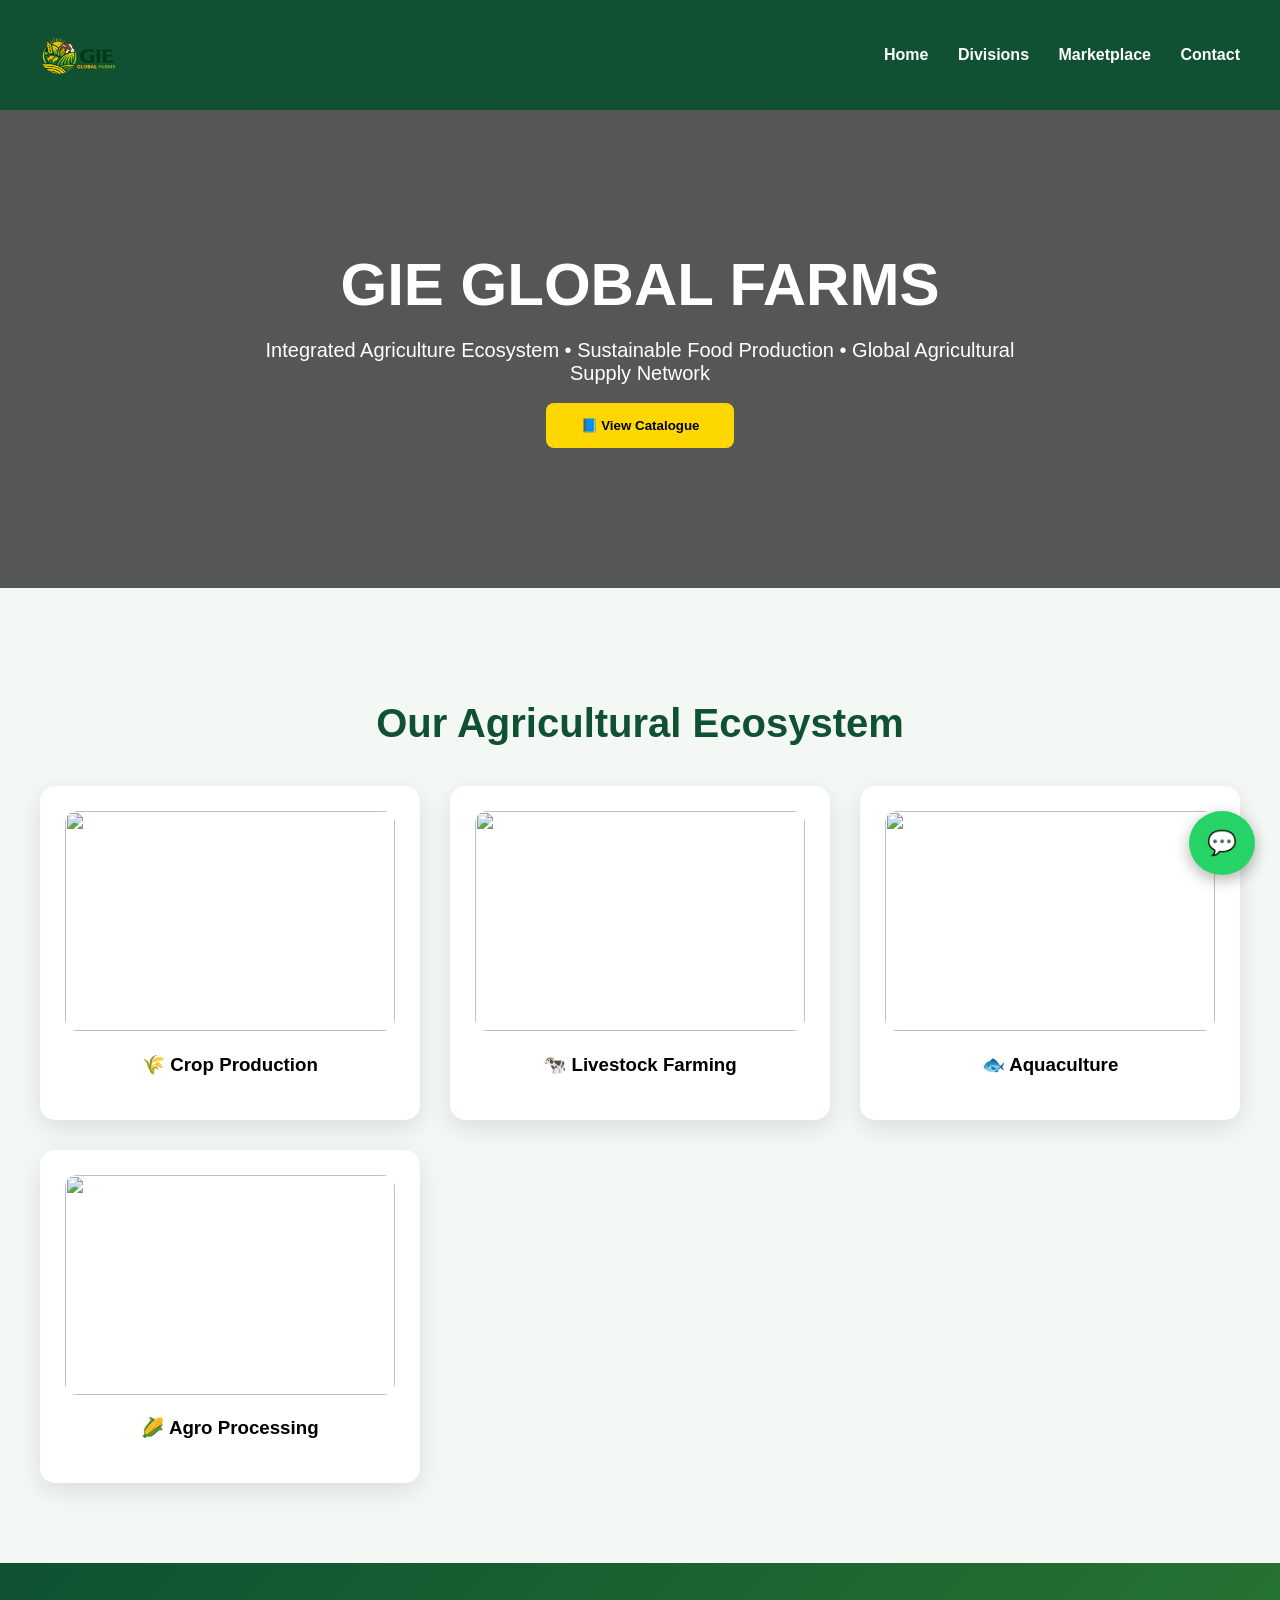
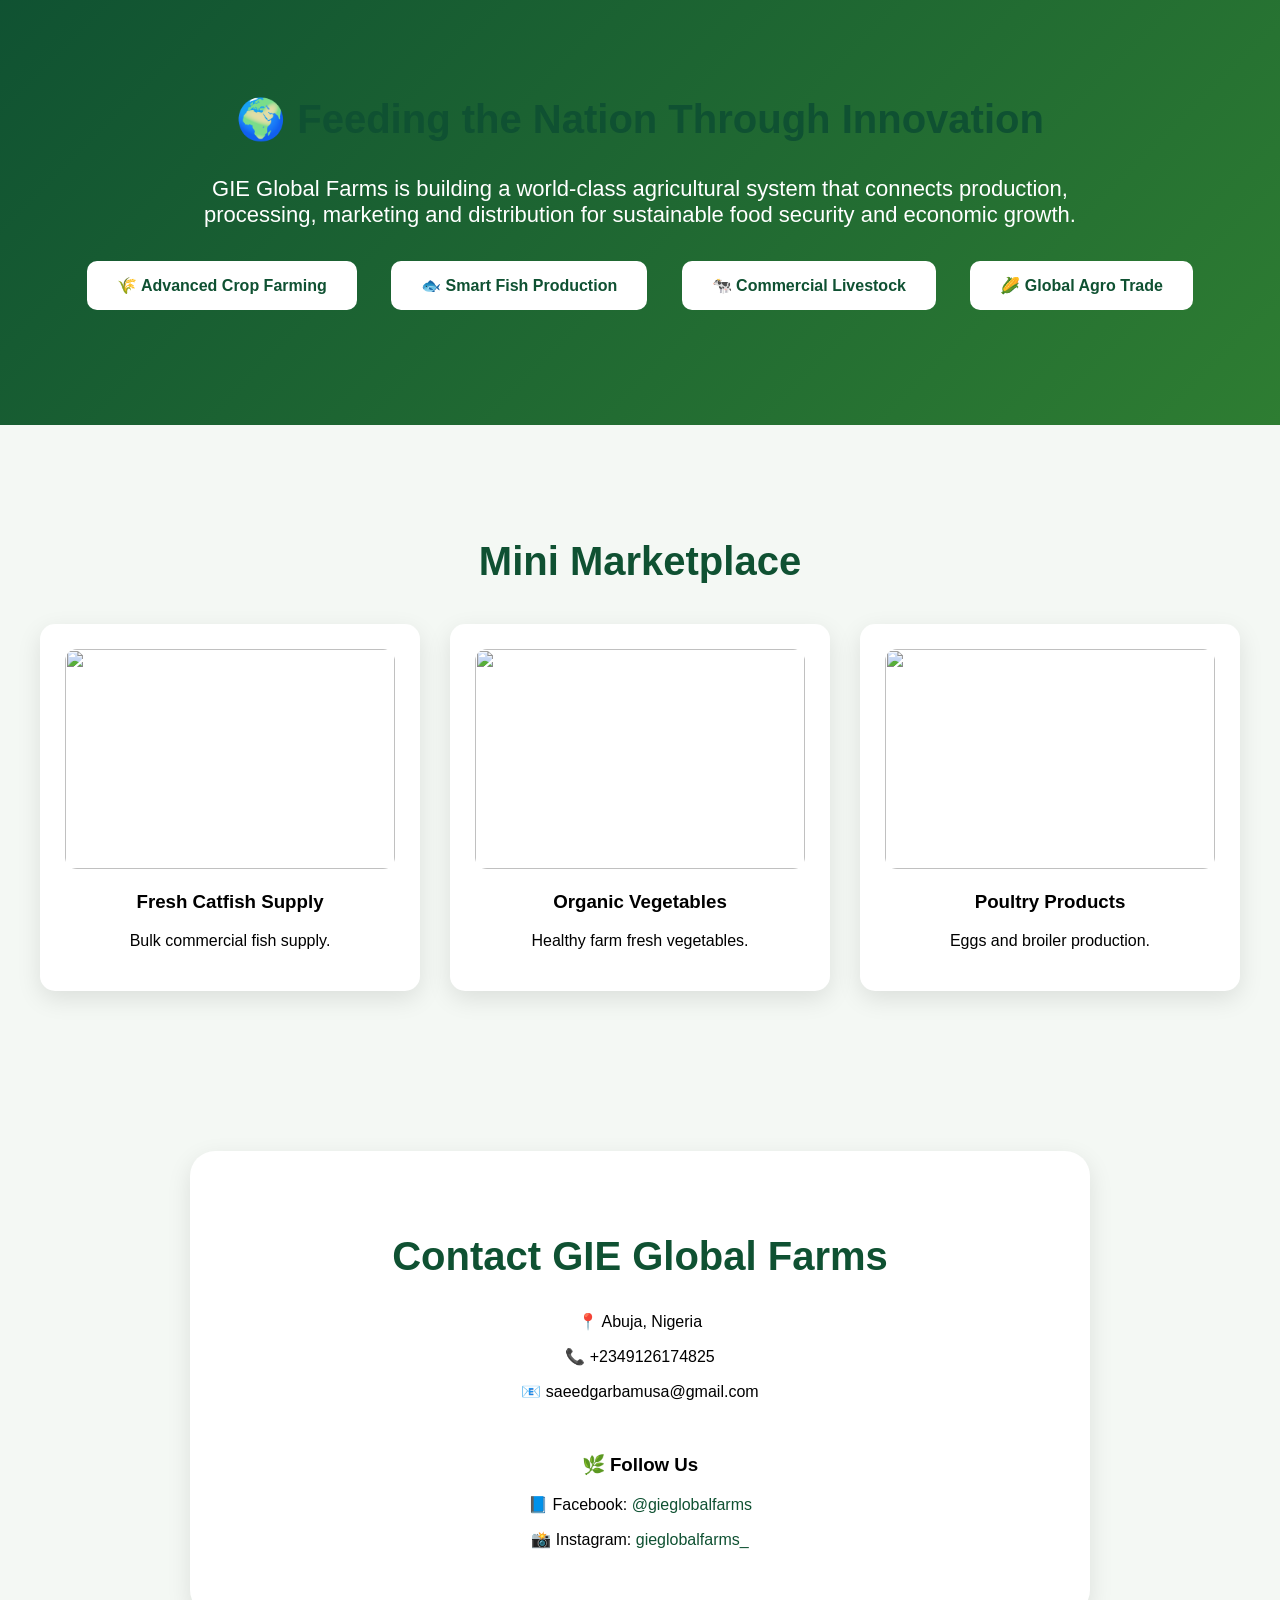
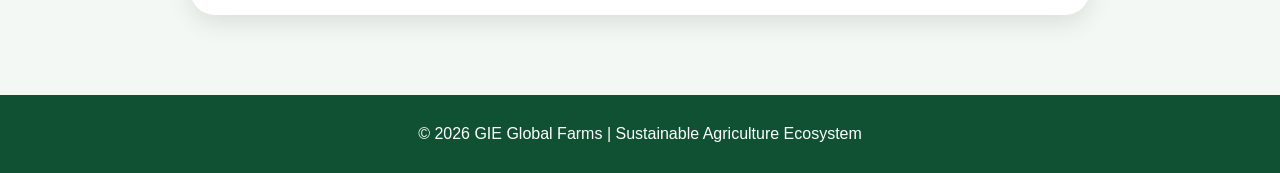
==== commit 2582339c: "index.html" ====
--- a/index.html
+++ b/index.html
@@ -3,25 +3,23 @@
 <head>
 <meta charset="UTF-8">
 <meta name="viewport" content="width=device-width, initial-scale=1.0">
-<title>GIE Global Farms | UNLIMITED GOD MODE</title>
+<title>GIE Global Farms</title>
 
 <style>
 
-/* ===== GLOBAL ===== */
-
+/* GLOBAL STYLE */
 body{
 margin:0;
-font-family:Segoe UI;
+font-family:Segoe UI, sans-serif;
 background:#f4f8f4;
 }
 
-/* ===== NAVBAR ===== */
-
+/* NAVBAR */
 nav{
 display:flex;
 justify-content:space-between;
 align-items:center;
-padding:20px 50px;
+padding:15px 40px;
 background:#0f5132;
 color:white;
 position:sticky;
@@ -31,136 +29,133 @@
 
 nav img{
 width:80px;
-}
-
-/* HERO */
-
+border-radius:8px;
+}
+
+nav a{
+color:white;
+text-decoration:none;
+margin-left:25px;
+font-weight:600;
+}
+
+/* HERO SECTION */
 .hero{
-background:linear-gradient(rgba(0,0,0,0.75),rgba(0,0,0,0.75)),
+background:linear-gradient(rgba(0,0,0,0.65),rgba(0,0,0,0.65)),
 url("https://images.unsplash.com/photo-1500937386664-56d1dfef3854");
 background-size:cover;
-padding:180px 20px;
 text-align:center;
+padding:140px 20px;
 color:white;
 }
 
 .hero h1{
-font-size:75px;
+font-size:60px;
 margin:0;
 }
 
 .hero p{
-max-width:1000px;
-margin:30px auto;
-font-size:24px;
+max-width:800px;
+margin:auto;
+font-size:20px;
+margin-top:20px;
 }
 
 /* BUTTON */
-
 .btn{
 background:#ffd700;
-padding:18px 45px;
+padding:15px 35px;
 border:none;
-border-radius:12px;
-font-size:20px;
+border-radius:8px;
 font-weight:bold;
 cursor:pointer;
 }
 
-/* SECTIONS */
-
+/* SECTION */
 section{
-padding:120px 60px;
+padding:80px 40px;
 text-align:center;
 }
 
 h2{
 color:#0f5132;
-font-size:48px;
-}
-
-/* GRID SYSTEM */
-
+font-size:40px;
+}
+
+/* GRID */
 .grid{
 display:grid;
-grid-template-columns:repeat(auto-fit,minmax(300px,1fr));
-gap:40px;
-margin-top:70px;
-}
-
-/* GLASS CARD GOD MODE */
+grid-template-columns:repeat(auto-fit,minmax(280px,1fr));
+gap:30px;
+margin-top:40px;
+}
 
 .card{
-background:rgba(255,255,255,0.8);
-backdrop-filter:blur(15px);
-padding:35px;
-border-radius:30px;
-box-shadow:0 15px 40px rgba(0,0,0,0.12);
-transition:0.5s;
+background:white;
+padding:25px;
+border-radius:15px;
+box-shadow:0 8px 25px rgba(0,0,0,0.1);
+transition:0.3s;
 }
 
 .card:hover{
-transform:translateY(-18px);
+transform:translateY(-10px);
 }
 
 .card img{
 width:100%;
-height:230px;
+height:220px;
 object-fit:cover;
-border-radius:20px;
-}
-
-/* ADVERT GOD MODE */
-
+border-radius:12px;
+}
+
+/* ADVERT */
 .advert{
-background:linear-gradient(135deg,#0f5132,#1b5e20);
-color:white;
-padding:150px 40px;
+background:linear-gradient(135deg,#0f5132,#2e7d32);
+color:white;
+padding:100px 30px;
 }
 
 .highlight{
 background:white;
 color:#0f5132;
-padding:20px 40px;
-margin:25px;
+padding:15px 30px;
+margin:15px;
+border-radius:10px;
 display:inline-block;
-border-radius:15px;
 font-weight:bold;
 }
 
-/* CONTACT GOD MODE */
-
+/* CONTACT */
 .contact-box{
 background:white;
-padding:70px;
-border-radius:40px;
+padding:50px;
+border-radius:25px;
 max-width:800px;
 margin:auto;
-box-shadow:0 15px 40px rgba(0,0,0,0.1);
+box-shadow:0 8px 25px rgba(0,0,0,0.1);
+}
+
+/* FOOTER */
+footer{
+background:#0f5132;
+color:white;
+padding:30px;
+text-align:center;
 }
 
 /* WHATSAPP FLOAT */
-
 .whatsapp{
 position:fixed;
-bottom:35px;
-right:35px;
+bottom:25px;
+right:25px;
 background:#25D366;
 color:white;
-padding:22px;
+padding:18px;
 border-radius:50%;
-font-size:28px;
+font-size:24px;
 text-decoration:none;
-box-shadow:0 8px 25px rgba(0,0,0,0.35);
-}
-
-/* FOOTER */
-
-footer{
-background:#0f5132;
-color:white;
-padding:50px;
-text-align:center;
+box-shadow:0 5px 15px rgba(0,0,0,0.3);
 }
 
 </style>
@@ -168,103 +163,110 @@
 
 <body>
 
+<!-- NAVBAR -->
 <nav>
 <img src="logo.jpg">
 
 <div>
-<a href="#ecosystem" style="color:white;margin-left:30px;text-decoration:none;">Ecosystem</a>
-<a href="#market" style="color:white;margin-left:30px;text-decoration:none;">Marketplace</a>
-<a href="#contact" style="color:white;margin-left:30px;text-decoration:none;">Contact</a>
+<a href="#">Home</a>
+<a href="#divisions">Divisions</a>
+<a href="#market">Marketplace</a>
+<a href="#contact">Contact</a>
 </div>
 </nav>
 
-<section class="hero">
-
+<!-- HERO -->
+<div class="hero">
 <h1>GIE GLOBAL FARMS</h1>
 
 <p>
-UNLIMITED AGRITECH ECOSYSTEM • GLOBAL FOOD SECURITY INNOVATION • COMMERCIAL FARMING FUTURE
+Integrated Agriculture Ecosystem • Sustainable Food Production • Global Agricultural Supply Network
 </p>
 
 <br>
 
 <a href="https://wa.me/c/2349032599235">
-<button class="btn">📘 Open Catalogue</button>
+<button class="btn">📘 View Catalogue</button>
 </a>
-
+</div>
+
+<!-- DIVISIONS -->
+<section id="divisions">
+<h2>Our Agricultural Ecosystem</h2>
+
+<div class="grid">
+
+<div class="card">
+<img src="https://images.unsplash.com/photo-1501004318641-b39e6451bec6">
+<h3>🌾 Crop Production</h3>
+</div>
+
+<div class="card">
+<img src="https://images.unsplash.com/photo-1500595046743-cd271d694d30">
+<h3>🐄 Livestock Farming</h3>
+</div>
+
+<div class="card">
+<img src="https://images.unsplash.com/photo-1581090700227-1e8d75b1a5b0">
+<h3>🐟 Aquaculture</h3>
+</div>
+
+<div class="card">
+<img src="https://images.unsplash.com/photo-1600891964599-f61ba0e24092">
+<h3>🌽 Agro Processing</h3>
+</div>
+
+</div>
 </section>
 
-<section id="ecosystem">
-
-<h2>Agricultural Ecosystem</h2>
-
-<div class="grid">
-
-<div class="card">
-<img src="https://images.unsplash.com/photo-1501004318641-b39e6451bec6">
-<h3>Crop Production</h3>
-</div>
-
-<div class="card">
-<img src="https://images.unsplash.com/photo-1500595046743-cd271d694d30">
-<h3>Livestock Industry</h3>
-</div>
-
-<div class="card">
-<img src="https://images.unsplash.com/photo-1598514982841-2a5a1f77b9b0">
-<h3>Aquaculture Technology</h3>
-</div>
-
-<div class="card">
-<img src="https://images.unsplash.com/photo-1600891964599-f61ba0e24092">
-<h3>Agro Processing</h3>
-</div>
-
-</div>
+<!-- ADVERT -->
+<section class="advert">
+
+<h2>🌍 Feeding the Nation Through Innovation</h2>
+
+<p style="max-width:900px;margin:auto;font-size:22px;">
+GIE Global Farms is building a world-class agricultural system that connects production, processing, marketing and distribution
+for sustainable food security and economic growth.
+</p>
+
+<br>
+
+<span class="highlight">🌾 Advanced Crop Farming</span>
+<span class="highlight">🐟 Smart Fish Production</span>
+<span class="highlight">🐄 Commercial Livestock</span>
+<span class="highlight">🌽 Global Agro Trade</span>
+
 </section>
 
-<section class="advert">
-
-<h2>Powering Africa’s Future Food System</h2>
-
-<p style="max-width:1000px;margin:auto;font-size:26px;">
-GIE Global Farms is an ultra-modern agribusiness ecosystem focused on sustainable production,
-global marketing, and technological innovation in agriculture.
-</p>
-
-<br>
-
-<span class="highlight">Global Food Network</span>
-<span class="highlight">Smart Farming Technology</span>
-<span class="highlight">Commercial Agriculture</span>
-<span class="highlight">Agro Innovation</span>
-
-</section>
-
+<!-- MARKETPLACE -->
 <section id="market">
 
-<h2>Marketplace</h2>
+<h2>Mini Marketplace</h2>
 
 <div class="grid">
 
 <div class="card">
 <img src="https://images.unsplash.com/photo-1603048297172-c92544798d5a">
 <h3>Fresh Catfish Supply</h3>
+<p>Bulk commercial fish supply.</p>
 </div>
 
 <div class="card">
 <img src="https://images.unsplash.com/photo-1574323347407-f5e1ad6d020b">
 <h3>Organic Vegetables</h3>
+<p>Healthy farm fresh vegetables.</p>
 </div>
 
 <div class="card">
 <img src="https://images.unsplash.com/photo-1589927986089-35812388d1d4">
 <h3>Poultry Products</h3>
+<p>Eggs and broiler production.</p>
 </div>
 
 </div>
 </section>
 
+<!-- CONTACT -->
 <section id="contact">
 
 <div class="contact-box">
@@ -277,10 +279,10 @@
 
 <br>
 
-<h3>Follow Us</h3>
+<h3>🌿 Follow Us</h3>
 
 <p>
-🌐 Facebook: <a href="https://facebook.com/gieglobalfarms" style="color:#0f5132;text-decoration:none;">@gieglobalfarms</a>
+📘 Facebook: <a href="https://facebook.com/gieglobalfarms" style="color:#0f5132;text-decoration:none;">@gieglobalfarms</a>
 </p>
 
 <p>
@@ -292,10 +294,10 @@
 </section>
 
 <footer>
-© 2026 GIE Global Farms | UNLIMITED AGRITECH ECOSYSTEM
+© 2026 GIE Global Farms | Sustainable Agriculture Ecosystem
 </footer>
 
 <a href="https://wa.me/2349032599235" class="whatsapp">💬</a>
 
 </body>
-</html>
+  </html>
